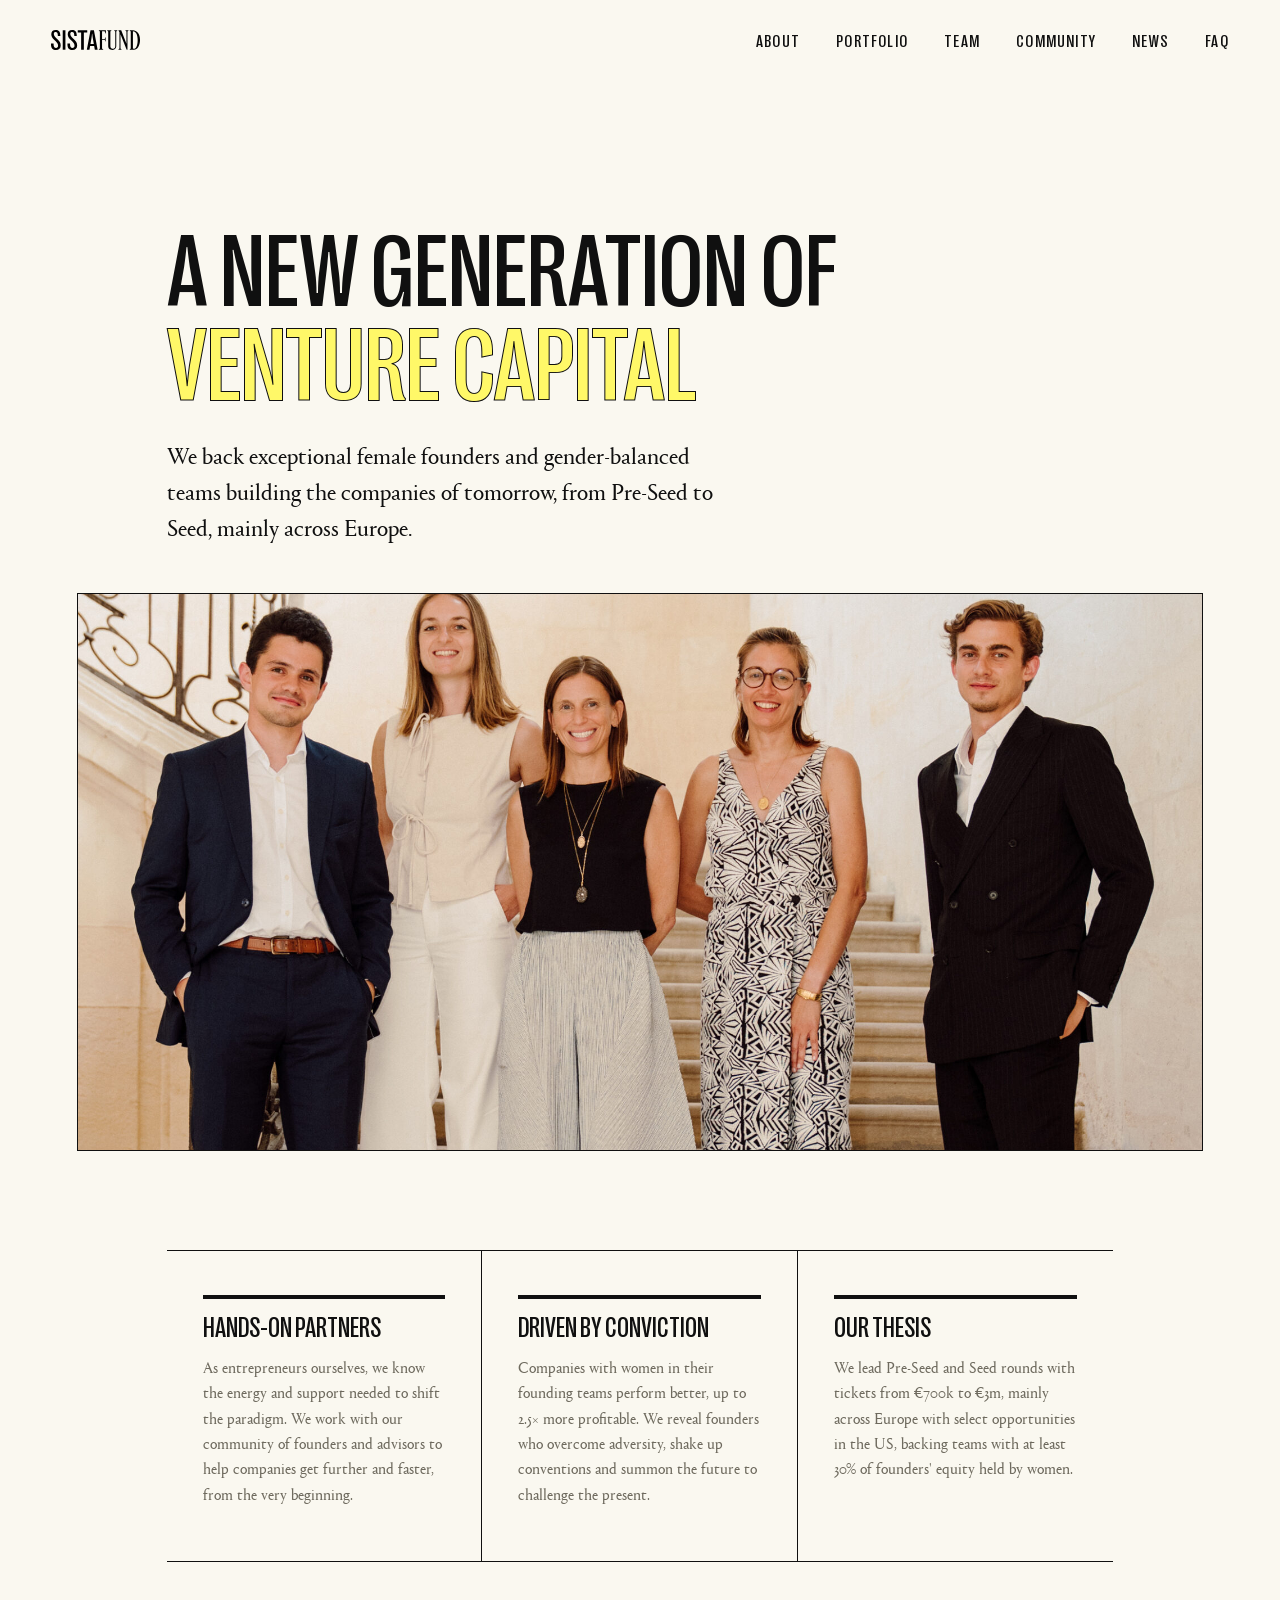
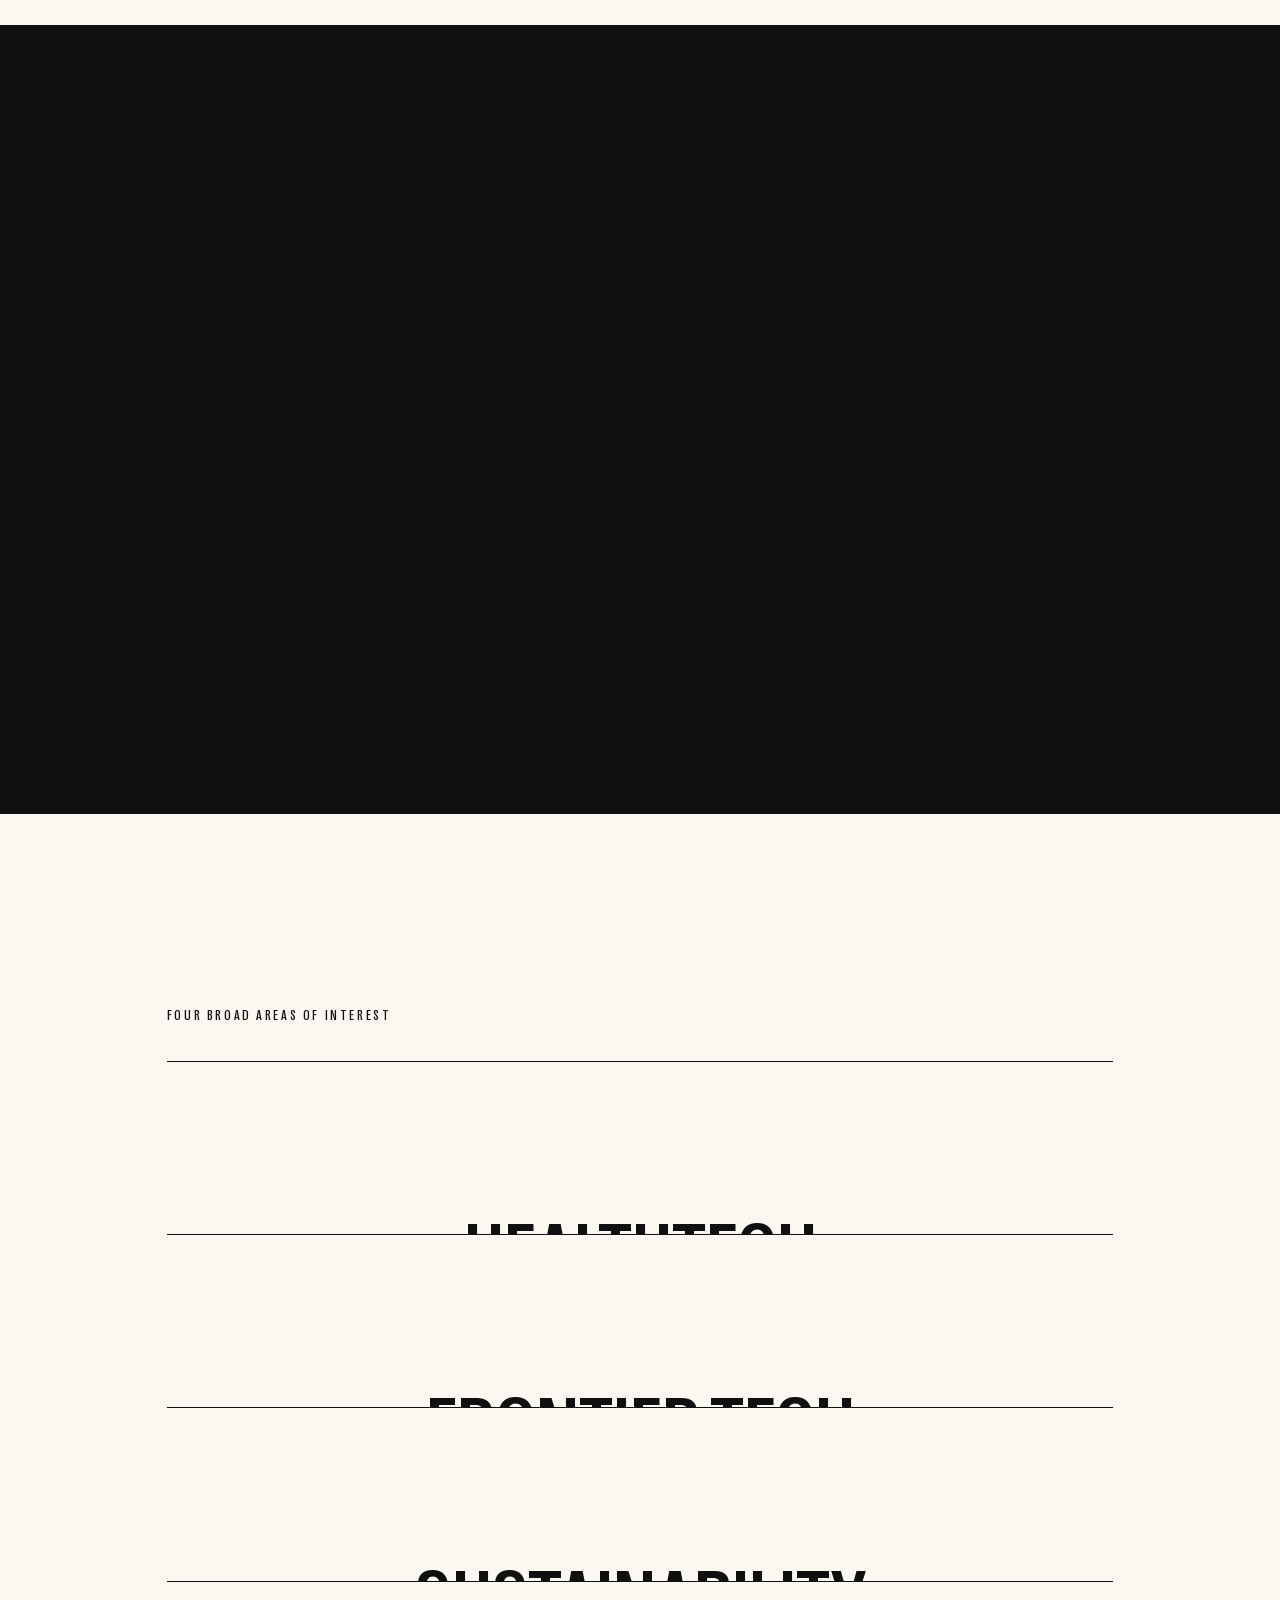
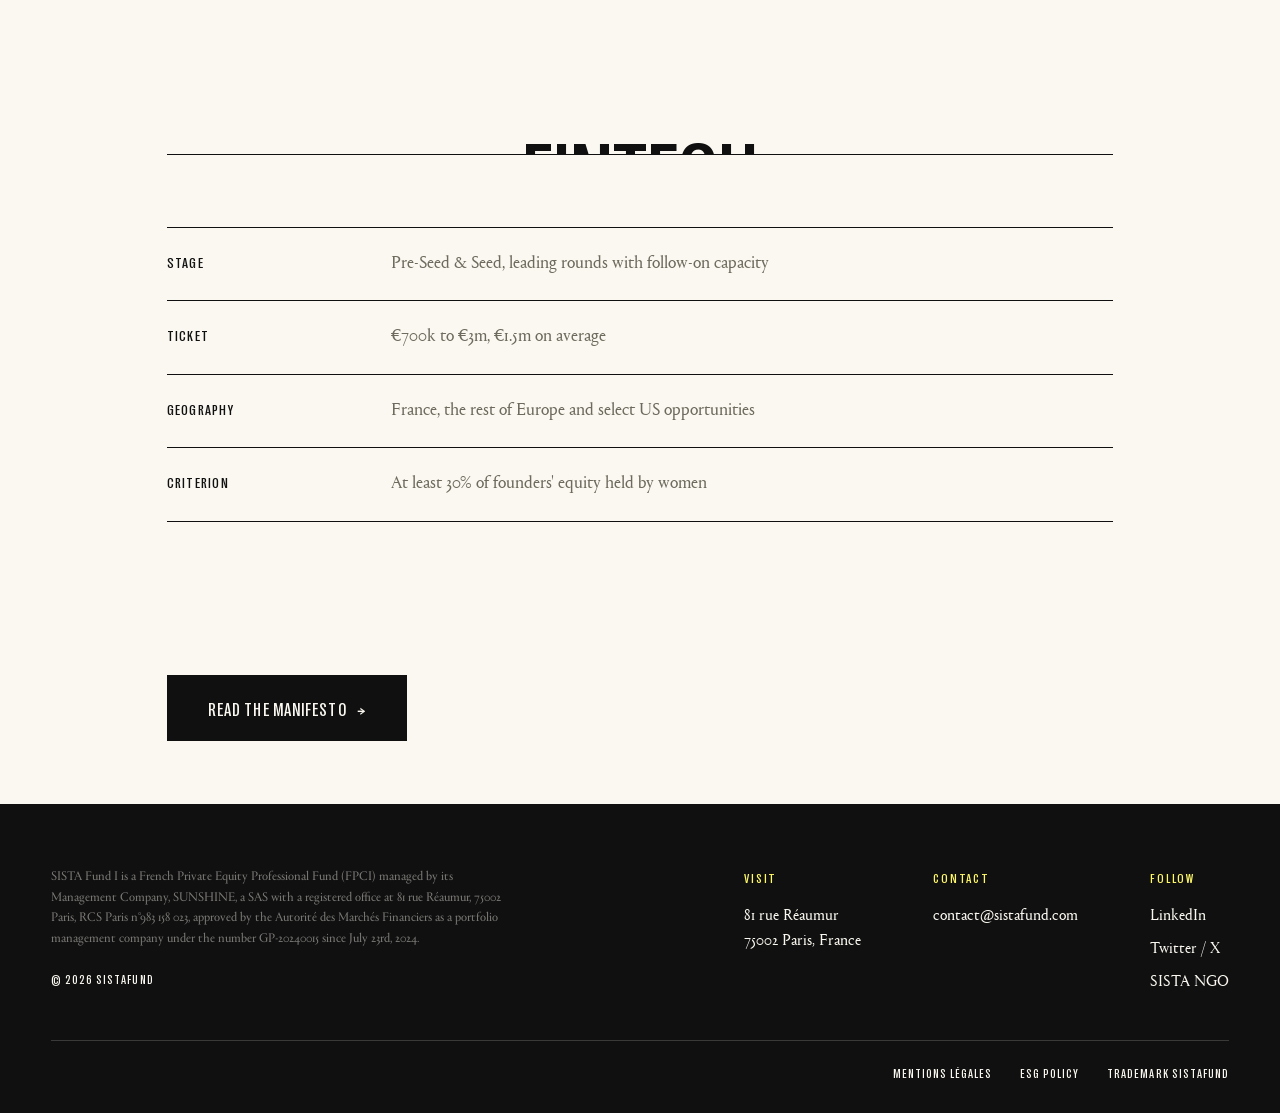
==== about.html @ ecc9d7a2 "About & Manifesto become full dedicated pages; nav reordered (News before FAQ) + FAQ moved after New" ====
<!DOCTYPE html>
<html lang="en">
<head>
<meta charset="UTF-8">
<meta name="viewport" content="width=device-width, initial-scale=1.0">
<title>SISTAFUND | About</title>
<meta name="description" content="SISTAFUND is a new generation venture capital fund backing exceptional female founders and gender-balanced teams across Europe, from Pre-Seed to Seed.">
<link rel="icon" href="data:image/svg+xml,<svg xmlns='http://www.w3.org/2000/svg' viewBox='0 0 100 100'><rect width='100' height='100' fill='%23FFF868'/><text x='50' y='76' font-size='72' font-family='Georgia,serif' text-anchor='middle' fill='%23101010'>S</text></svg>">
<link rel="stylesheet" href="style.css?v=19">
</head>
<body class="loaded nav-ready">

<!-- ======== NAV ======== -->
<header class="nav" id="nav">
  <a href="index.html" class="nav-logo"><img src="img/logo.svg" alt="SISTAFUND"></a>
  <nav class="nav-links">
    <a href="about.html">About</a>
    <a href="portfolio.html">Portfolio</a>
    <a href="team.html">Team</a>
    <a href="community.html">Community</a>
    <a href="news.html">News</a>
    <a href="index.html#faq">FAQ</a>
  </nav>
  <button class="burger" id="burger" aria-label="Menu"><span></span><span></span></button>
</header>

<div class="mobile-menu" id="mobileMenu">
  <a href="about.html">About</a>
  <a href="portfolio.html">Portfolio</a>
  <a href="team.html">Team</a>
  <a href="community.html">Community</a>
  <a href="news.html">News</a>
  <a href="index.html#faq">FAQ</a>
</div>

<main class="page">
  <header class="doc-hero">
    <h1 class="doc-title">A new generation of <span class="yw">venture capital</span></h1>
    <p class="doc-lead">We back exceptional female founders and gender-balanced teams building the companies of tomorrow, from Pre-Seed to Seed, mainly across Europe.</p>
  </header>

  <figure class="doc-photo">
    <img src="img/hero.jpg" alt="The SISTAFUND community gathered in Paris">
  </figure>

  <section class="doc-body">
    <div class="about-grid">
      <div class="about-col">
        <h3 class="about-col-title">Hands-on partners</h3>
        <p>As entrepreneurs ourselves, we know the energy and support needed to shift the paradigm. We work with our community of founders and advisors to help companies get further and faster, from the very beginning.</p>
      </div>
      <div class="about-col">
        <h3 class="about-col-title">Driven by conviction</h3>
        <p>Companies with women in their founding teams perform better, up to 2.5× more profitable. We reveal founders who overcome adversity, shake up conventions and summon the future to challenge the present.</p>
      </div>
      <div class="about-col">
        <h3 class="about-col-title">Our thesis</h3>
        <p>We lead Pre-Seed and Seed rounds with tickets from €700k to €3m, mainly across Europe with select opportunities in the US, backing teams with at least 30% of founders' equity held by women.</p>
      </div>
    </div>
  </section>

  <section class="stats">
    <div class="stat-cell">
      <span class="stat-num">€70m</span>
      <span class="stat-label">under management, deployed across France &amp; Europe</span>
    </div>
    <div class="stat-cell">
      <span class="stat-num">15</span>
      <span class="stat-label">portfolio companies, and counting</span>
    </div>
    <div class="stat-cell">
      <span class="stat-num">€1.5m</span>
      <span class="stat-label">average first ticket, from €700k to €3m</span>
    </div>
    <div class="stat-cell">
      <span class="stat-num">Pre-Seed &amp; Seed</span>
      <span class="stat-label">we support early-stage startups and follow on as they grow</span>
    </div>
  </section>

  <section class="doc-body">
    <div class="sectors">
      <p class="sectors-kicker">Four broad areas of interest</p>
      <div class="sector"><span>HealthTech</span></div>
      <div class="sector"><span>Frontier Tech</span></div>
      <div class="sector"><span>Sustainability</span></div>
      <div class="sector"><span>Fintech</span></div>
    </div>

    <div class="doc-facts">
      <div class="doc-fact"><span class="doc-fact-k">Stage</span><span class="doc-fact-v">Pre-Seed &amp; Seed, leading rounds with follow-on capacity</span></div>
      <div class="doc-fact"><span class="doc-fact-k">Ticket</span><span class="doc-fact-v">€700k to €3m, €1.5m on average</span></div>
      <div class="doc-fact"><span class="doc-fact-k">Geography</span><span class="doc-fact-v">France, the rest of Europe and select US opportunities</span></div>
      <div class="doc-fact"><span class="doc-fact-k">Criterion</span><span class="doc-fact-v">At least 30% of founders' equity held by women</span></div>
    </div>

    <div class="doc-cta">
      <a class="btn btn-big" href="manifesto.html">Read the manifesto <span class="btn-arrow">→</span></a>
    </div>
  </section>
</main>

<!-- ======== FOOTER ======== -->
<footer class="footer">
  <div class="footer-top">
    <div class="footer-legal-block">
      <p class="footer-legal">SISTA Fund I is a French Private Equity Professional Fund (FPCI) managed by its Management Company, SUNSHINE, a SAS with a registered office at 81 rue Réaumur, 75002 Paris, RCS Paris n°983 158 023, approved by the Autorité des Marchés Financiers as a portfolio management company under the number GP-20240015 since July 23rd, 2024.</p>
      <span class="footer-copy">© 2026 SISTAFUND</span>
    </div>
    <div class="footer-cols">
      <div class="footer-col">
        <span class="footer-head">Visit</span>
        <p>81 rue Réaumur<br>75002 Paris, France</p>
      </div>
      <div class="footer-col">
        <span class="footer-head">Contact</span>
        <a href="mailto:contact@sistafund.com">contact@sistafund.com</a>
      </div>
      <div class="footer-col">
        <span class="footer-head">Follow</span>
        <a href="https://www.linkedin.com/company/sistafund/" target="_blank" rel="noopener">LinkedIn</a>
        <a href="https://twitter.com/wearesista" target="_blank" rel="noopener">Twitter / X</a>
        <a href="https://www.wearesista.com/" target="_blank" rel="noopener">SISTA NGO</a>
      </div>
    </div>
  </div>
  <div class="footer-bottom">
    <div><a href="https://sistafund.com/mentions-legales/">Mentions légales</a><a href="https://sistafund.com/esg-policy/">ESG Policy</a><span>Trademark SISTAFUND</span></div>
  </div>
</footer>

<script>
  const nav = document.getElementById('nav');
  addEventListener('scroll', () => nav.classList.toggle('scrolled', scrollY > 60), { passive: true });
  const burger = document.getElementById('burger'), mm = document.getElementById('mobileMenu');
  burger.addEventListener('click', () => { burger.classList.toggle('open'); mm.classList.toggle('open'); });
  mm.querySelectorAll('a').forEach(a => a.addEventListener('click', () => { burger.classList.remove('open'); mm.classList.remove('open'); }));
</script>

</body>
</html>
---- style.css ----
/* ============================================================
   SISTAFUND — brand: #FFF868 (yellow) · near-black · warm paper
   Fonts: RightGrotesk Narrow (display) · Portrait (serif) ONLY
   ============================================================ */

@font-face {
  font-family: 'RightGrotesk';
  src: url('fonts/RightGrotesk-NarrowMedium.woff2') format('woff2');
  font-weight: normal;
  font-display: swap;
}
@font-face {
  font-family: 'Portrait';
  src: url('fonts/Portrait2.woff2') format('woff2');
  font-weight: normal;
  font-display: swap;
}

:root {
  --yellow: #FFF868;
  --ink: #101010;
  --paper: #FAF8F0;
  --grey: #6e6a5e;
  --line: rgba(16, 16, 16, .14);
  --line-light: rgba(250, 248, 240, .18);
  --display: 'RightGrotesk', 'Arial Narrow', sans-serif;
  --serif: 'Portrait', Georgia, serif;
  --ease: cubic-bezier(.22, 1, .36, 1);
}

* { margin: 0; padding: 0; box-sizing: border-box; }

html { scroll-behavior: smooth; }

body {
  font-family: var(--serif);
  background: var(--paper);
  color: var(--ink);
  -webkit-font-smoothing: antialiased;
  overflow-x: hidden;
  line-height: 1.55;
}
body.locked { overflow: hidden; }
body.locked .nav { visibility: hidden; }

::selection { background: var(--ink); color: var(--yellow); }

img { max-width: 100%; display: block; }
a { color: inherit; text-decoration: none; }
button { font: inherit; color: inherit; background: none; border: none; cursor: pointer; }
h1, h2, h3 { font-family: var(--display); font-weight: normal; text-transform: uppercase; line-height: .92; }

em { font-style: normal; }

/* yellow marker highlight */
.hl {
  position: relative; z-index: 1; white-space: nowrap;
}
.hl::after {
  content: ''; position: absolute; z-index: -1;
  left: -0.08em; right: -0.08em; bottom: 0.02em; height: 0.48em;
  background: var(--yellow);
  transform: skewX(-8deg) scaleX(0); transform-origin: left;
  transition: transform .7s var(--ease) .2s;
}
.in-view .hl::after, .overlay.open .hl::after { transform: skewX(-8deg) scaleX(1); }

/* word set directly in brand yellow (thin ink stroke keeps it readable on light bg) */
.yw {
  color: var(--yellow);
  -webkit-text-stroke: 2px var(--ink);
  paint-order: stroke fill;
}
.community .yw { -webkit-text-stroke: 0; }

/* ============ Intro (logo on yellow) ============ */
.intro {
  position: fixed; inset: 0; z-index: 300;
  background: var(--yellow);
  display: flex; align-items: center; justify-content: center;
  transform-origin: center 46%;
  transition: opacity .9s ease, transform 1.05s var(--ease);
  will-change: transform, opacity;
}
/* on exit the whole screen rushes toward the viewer — you fall into the hero */
.intro.done { opacity: 0; transform: scale(4.2); pointer-events: none; }
.intro-inner { text-align: center; padding: 0 6vw; }
.intro-logo img {
  width: min(72vw, 680px); margin: 0 auto;
  clip-path: inset(-5% 100% -5% 0);
  animation: introWipe 1.1s var(--ease) .2s forwards;
  will-change: transform, clip-path;
}
.intro-line {
  margin-top: 28px;
  font-family: var(--display); text-transform: uppercase;
  letter-spacing: .16em; font-size: .95rem;
  opacity: 0; animation: introFade .8s ease 1s forwards;
  transition: opacity .3s;
}
.intro.done .intro-line { opacity: 0 !important; animation: none; }
@keyframes introWipe { to { clip-path: inset(-5% 0 -5% 0); } }
@keyframes introFade { to { opacity: 1; } }


/* ============ Nav ============ */
.nav {
  position: fixed; top: 0; left: 0; right: 0; z-index: 100;
  display: flex; align-items: center; justify-content: space-between;
  padding: 22px 4vw;
  transition: transform .5s var(--ease), background .3s, padding .3s, box-shadow .3s;
}
.nav.scrolled {
  background: rgba(250, 248, 240, .88);
  backdrop-filter: blur(14px);
  -webkit-backdrop-filter: blur(14px);
  padding: 13px 4vw;
  box-shadow: 0 1.5px 0 var(--ink);
}
.nav-logo img { height: 20px; width: auto; }
.nav-links { display: flex; gap: 36px; }
.nav-links a {
  font-family: var(--display); text-transform: uppercase;
  font-size: 1.1rem; letter-spacing: .07em;
  position: relative; padding: 4px 0;
}
.nav-links a::after {
  content: ''; position: absolute; left: 0; bottom: 2px;
  width: 100%; height: .45em; background: var(--yellow);
  z-index: -1;
  transform: skewX(-8deg) scaleX(0); transform-origin: right;
  transition: transform .35s var(--ease);
}
.nav-links a:hover::after { transform: skewX(-8deg) scaleX(1); transform-origin: left; }

.btn {
  font-family: var(--display); text-transform: uppercase;
  font-size: .92rem; letter-spacing: .06em;
  display: inline-flex; align-items: center; gap: 10px;
  padding: 12px 26px;
  border: 1.5px solid var(--ink); border-radius: 0;
  background: transparent;
  transition: background .25s, color .25s, box-shadow .25s, transform .25s;
}
.btn-arrow { transition: transform .3s var(--ease); }
.btn:hover .btn-arrow { transform: translateX(5px); }
.nav-cta { background: var(--ink); color: var(--paper); }
.nav-cta:hover { background: var(--yellow); color: var(--ink); box-shadow: 4px 4px 0 var(--ink); transform: translate(-2px, -2px); }
.btn-big {
  font-size: 1.15rem; padding: 18px 40px; margin: 10vh 0 0;
  background: var(--ink); color: var(--paper);
}
.btn-big:hover { background: var(--yellow); color: var(--ink); box-shadow: 6px 6px 0 var(--ink); transform: translate(-3px, -3px); }
.btn-light { border-color: var(--paper); color: var(--paper); margin-top: 28px; }
.btn-light:hover { background: var(--yellow); border-color: var(--yellow); color: var(--ink); }

.burger { display: none; }
.mobile-menu { display: none; }

/* ============ Hero (yellow, split-flap board) ============ */
/* tall wrapper: its scroll length drives the hero animation */
.hero-pin { position: relative; height: 200vh; }
.hero {
  position: sticky; top: 0;
  background: var(--yellow);
  height: 100vh; overflow: hidden;
}

/* full-screen statements — scroll decrypts each one, left-aligned like a terminal poster */
.hero-stack {
  position: absolute; inset: 0;
  display: grid; align-items: center; justify-items: start;
  padding: 0 4vw;
}
.hstmt {
  grid-area: 1 / 1;
  position: relative; margin: 0;
  text-align: left;
  font-family: var(--display); text-transform: uppercase;
  font-weight: normal; line-height: .94;
  font-size: clamp(2.6rem, 9vw, 9.4rem);
  pointer-events: none;
}
/* each line is a mask; its inner slab slides up from behind as you scroll */
.hstmt > span { display: block; white-space: nowrap; }
.hstmt .hmask { display: block; overflow: hidden; padding-bottom: .02em; }
.hstmt .hln { display: block; font-style: normal; transform: translateY(102%); will-change: transform; }

/* discreet scroll cue: a thin line drawing downward, fades out as you scroll */
.hero-cue {
  position: absolute; left: 50%; bottom: 4vh;
  width: 2px; height: 9vh;
  transform: translateX(-50%);
  opacity: 0; transition: opacity .6s ease;
}
body.loaded .hero-cue { opacity: 1; }
.hero.scrolled-past .hero-cue { opacity: 0; }
.hero-cue span {
  display: block; width: 100%; height: 100%;
  background: var(--ink);
  transform-origin: top;
  animation: cue 2s var(--ease) infinite;
}
@keyframes cue {
  0% { transform: scaleY(0); opacity: 1; }
  55% { transform: scaleY(1); opacity: 1; }
  100% { transform: scaleY(1); opacity: 0; }
}

/* ============ Section commons ============ */
main section[id] { scroll-margin-top: 60px; }
.sec-head { padding: 0 0 8vh; position: relative; }
.sec-head::before {
  content: ''; display: block; height: 4px; background: var(--ink);
  margin-bottom: 7vh;
  transform: scaleX(0); transform-origin: left;
  transition: transform 1.1s var(--ease);
}
.sec-head.in-view::before { transform: scaleX(1); }
.sec-head h2 {
  font-size: clamp(2.8rem, 7vw, 6.4rem);
  overflow: hidden;
}
.sec-head h2 > span.rl {
  display: block;
  transform: translateY(110%);
  transition: transform .9s var(--ease);
}
.sec-head.in-view h2 > span.rl { transform: translateY(0); }
.sec-head.in-view h2 > span.rl:nth-child(2) { transition-delay: .1s; }
.sec-sub { max-width: 560px; margin-top: 26px; font-size: 1.12rem; color: var(--grey); }

/* ============ About ============ */
.about { padding: 20vh 4vw 16vh; }
.about-head { max-width: 1250px; }
.about-intro {
  font-family: var(--display); text-transform: uppercase;
  font-size: clamp(1.9rem, 4.6vw, 4rem); line-height: 1.04;
}
/* word-by-word masked rise, triggered once when the block enters view */
.about-intro .wm { display: inline-block; overflow: hidden; vertical-align: bottom; }
.about-intro .wi {
  display: inline-block;
  transform: translateY(115%);
  transition: transform .8s var(--ease);
}
.about-head.in-view .about-intro .wi { transform: translateY(0); }

/* full-bleed group photo: fills the entire viewport */
.about-photo { margin: 10vh -4vw; }
.about-photo-frame {
  overflow: hidden;
  height: 100vh;
  clip-path: inset(12% 6% 12% 6%);
  transition: clip-path 1.2s var(--ease);
}
.about-photo.in-view .about-photo-frame { clip-path: inset(0 0 0 0); }
.about-photo-frame img {
  width: 100%; height: 116%; object-fit: cover; object-position: center 30%;
  will-change: transform;
}

.about-grid {
  display: grid; grid-template-columns: repeat(3, 1fr); gap: 0;
  border-top: 1.5px solid var(--ink); border-bottom: 1.5px solid var(--ink);
}
.about-col { padding: 44px 36px 52px; border-right: 1.5px solid var(--ink); transition: background .35s; }
.about-col:last-child { border-right: none; }
.about-col:hover { background: var(--yellow); }
.about-col-title { font-size: 1.75rem; margin-bottom: 18px; padding-top: 14px; border-top: 4px solid var(--ink); }
.about-col p { color: var(--grey); font-size: 1.02rem; }
.about-col:hover p { color: var(--ink); }

.sectors { margin-top: 14vh; }
.sectors-kicker {
  font-family: var(--display); text-transform: uppercase;
  font-size: .9rem; letter-spacing: .18em;
  margin-bottom: 4vh;
}
.sector {
  border-top: 1.5px solid var(--ink);
  padding: 4.5vh 0;
  text-align: center;
  cursor: default; overflow: hidden;
  transition: background .35s, color .35s;
}
.sector:last-child { border-bottom: 1.5px solid var(--ink); }
.sector > span {
  display: block;
  font-family: var(--display); text-transform: uppercase;
  font-size: clamp(2.6rem, 7.5vw, 6.8rem); line-height: .95;
  transform: translateY(110%);
  transition: transform .8s var(--ease), letter-spacing .4s var(--ease);
}
.sector.in-view > span { transform: translateY(0); }
.sector:hover { background: var(--ink); color: var(--yellow); }
.sector:hover > span { letter-spacing: .04em; }

/* ============ Stats (black) ============ */
.stats {
  background: var(--ink); color: var(--paper);
  padding: 14vh 4vw;
  display: grid; grid-template-columns: 1fr 1fr;
}
.stat-cell {
  padding: 6vh 4vw;
  display: flex; flex-direction: column; gap: 14px;
  border-bottom: 1px solid var(--line-light);
  opacity: 0; transform: translateY(30px);
  transition: opacity .8s var(--ease), transform .8s var(--ease);
}
.stat-cell:nth-child(odd) { border-right: 1px solid var(--line-light); }
.stat-cell:nth-child(n+3) { border-bottom: none; }
.stat-cell.in-view { opacity: 1; transform: translateY(0); }
.stat-num {
  font-family: var(--display); text-transform: uppercase;
  font-size: clamp(3.2rem, 7.5vw, 7rem); line-height: .9;
  color: var(--yellow);
}
.stat-label {
  font-size: clamp(1rem, 1.5vw, 1.25rem);
  color: rgba(250, 248, 240, .7);
  max-width: 380px;
}

/* ============ Portfolio ============ */
.portfolio { padding: 20vh 4vw 4vh; }
.pf-rows { padding: 2vh 0 6vh; overflow: hidden; }
.pf-all-cta { text-align: center; padding: 8vh 0 16vh; }
.pf-all-cta .btn-big { margin: 0; }
.pf-row { margin-bottom: 26px; }
.pf-track {
  display: flex; gap: 26px; width: max-content;
  will-change: transform;
  padding: 8px 0;
}
.pf-card {
  display: flex; flex-direction: column; align-items: flex-start;
  width: clamp(240px, 24vw, 320px);
  border: 1.5px solid var(--ink); background: #fff;
  padding: 0; text-align: left;
  transition: transform .35s var(--ease), box-shadow .35s;
}
.pf-card:hover { transform: translateY(-6px); box-shadow: 7px 7px 0 var(--yellow), 8.5px 8.5px 0 var(--ink); }
.pf-logo {
  width: 100%; height: 130px;
  display: flex; align-items: center; justify-content: center;
  border-bottom: 1.5px solid var(--ink); padding: 20px;
}
.pf-logo img { max-height: 62px; max-width: 62%; object-fit: contain; }
.pf-name {
  font-family: var(--display); text-transform: uppercase;
  font-size: 1.35rem; line-height: 1; padding: 18px 18px 6px;
}
.pf-sector { color: var(--grey); font-size: .9rem; padding: 0 18px 18px; }

/* ============ Team ============ */
.team { padding: 20vh 4vw 18vh; }

/* home: Index-style intro — text + link left, auto-advancing portrait carousel right */
.team-intro {
  display: grid; grid-template-columns: 1.05fr 1fr; gap: 6vw;
  align-items: center; max-width: 1260px; margin: 0 auto;
}
.team-intro-text .sec-head { padding-bottom: 3vh; }
.team-intro-sub {
  font-family: var(--serif); font-size: 1.3rem; line-height: 1.5;
  color: var(--ink); max-width: 34ch; margin: 0 0 5vh;
}
.team-intro-link {
  font-family: var(--display); text-transform: uppercase; letter-spacing: .05em;
  font-size: 1.1rem; display: inline-flex; align-items: center; gap: 12px;
  padding-bottom: 7px; border-bottom: 2px solid var(--ink);
}
.team-slider { cursor: pointer; }
.team-stage { position: relative; overflow: hidden; }
/* horizontal filmstrip: active portrait large, next one peeking on the right */
.team-track { display: flex; gap: 18px; will-change: transform; transition: transform .85s var(--ease); }
.team-slide {
  position: relative; flex: 0 0 80%; aspect-ratio: 4 / 4.4; overflow: hidden;
  border: 1.5px solid var(--ink); background: var(--yellow);
}
.team-slide img {
  width: 100%; height: 100%; object-fit: cover; object-position: center 14%;
  filter: grayscale(1) contrast(1.05);
}
.team-slider-foot {
  display: flex; justify-content: space-between; align-items: baseline;
  gap: 16px; margin-top: 16px;
}
.team-slide-cap { font-family: var(--serif); font-size: 1rem; color: var(--ink); }
.team-slide-count {
  font-family: var(--display); font-size: .95rem; letter-spacing: .12em;
  color: var(--grey); flex-shrink: 0;
}
.team-slide-count b { color: var(--ink); font-weight: normal; }

/* dedicated team.html: classic grid, modest cards */
.team-grid {
  display: grid; grid-template-columns: repeat(3, 1fr); gap: 28px;
  max-width: 1060px;
}
.member { opacity: 0; transform: translateY(36px); transition: opacity .8s var(--ease), transform .8s var(--ease); }
.member.in-view { opacity: 1; transform: translateY(0); }
.member-photo {
  position: relative; overflow: hidden;
  aspect-ratio: 4 / 4.7; border: 1.5px solid var(--ink);
  background: var(--yellow);
  clip-path: inset(0 0 100% 0);
  transition: clip-path 1.05s var(--ease) .08s;
}
.member.in-view .member-photo { clip-path: inset(0 0 0 0); }
.member-photo img {
  width: 100%; height: 118%; object-fit: cover; object-position: center 16%;
  filter: grayscale(1) contrast(1.05);
  transform: translateY(var(--py, -8%)) scale(var(--sc, 1));
  transition: transform .28s var(--ease);
}
.member:hover .member-photo img { --sc: 1.05; }
.member-bio {
  position: absolute; inset: 0;
  background: rgba(16, 16, 16, .9); color: var(--paper);
  padding: 26px; display: flex; flex-direction: column; justify-content: flex-end; gap: 14px;
  opacity: 0; transition: opacity .4s;
  font-size: .92rem; line-height: 1.5;
}
.member:hover .member-bio { opacity: 1; }
.member-fun { color: var(--yellow); font-size: .85rem; }
.member h3 { font-size: 1.3rem; margin: 14px 0 2px; }
.member-role { color: var(--grey); font-size: .9rem; }

/* ============ Community (orbit, black, scroll-held) ============ */
/* tall wrapper keeps you inside the community while the orbit builds and turns */
.comm-pin { position: relative; height: 320vh; }
.comm-pin .community { position: sticky; top: 0; height: 100vh; }
.community {
  background: var(--ink); color: var(--paper);
  overflow: hidden;
}
.orbit {
  position: relative;
  height: 100vh;
  display: flex; align-items: center; justify-content: center;
  padding: 8vh 4vw;
}
.orbit-ring { position: absolute; left: 50%; top: 50%; width: 0; height: 0; }
.orbit-item {
  position: absolute; left: 0; top: 0;
  width: var(--size, 96px);
  margin: calc(var(--size, 96px) / -2) 0 0 calc(var(--size, 96px) / -2);
  display: flex; flex-direction: column; align-items: center; gap: 8px;
  will-change: transform, opacity;
}
.orbit-photo {
  display: block; width: var(--size, 96px); height: var(--size, 96px);
  border-radius: 50%; overflow: hidden;
  border: 1.5px solid var(--yellow);
}
.orbit-photo img {
  width: 100%; height: 100%; object-fit: cover; object-position: center 22%;
  filter: grayscale(1) contrast(1.05);
}
/* the company each investor stands for, right under the portrait */
.orbit-org {
  font-family: var(--display); text-transform: uppercase;
  font-size: .72rem; letter-spacing: .1em;
  color: var(--paper); white-space: nowrap;
}
.orbit-center {
  position: relative; z-index: 2; text-align: center; max-width: 560px;
  padding: 7vh 5vw;
  background: radial-gradient(closest-side, var(--ink) 55%, rgba(16, 16, 16, .85) 72%, transparent 100%);
}
.orbit-center h2 { font-size: clamp(2.6rem, 6vw, 5.4rem); margin-bottom: 22px; }
.orbit-center p { color: rgba(250, 248, 240, .7); font-size: 1.05rem; max-width: 400px; margin: 0 auto; }

/* ============ FAQ ============ */
.faq { padding: 20vh 4vw 16vh; }
.faq-list { border-top: 1.5px solid var(--ink); max-width: 1100px; }
.faq-item { border-bottom: 1.5px solid var(--ink); }
.faq-item summary {
  list-style: none; cursor: pointer;
  display: flex; align-items: center; justify-content: space-between; gap: 20px;
  font-family: var(--display); text-transform: uppercase;
  font-size: clamp(1.2rem, 2.6vw, 2rem); line-height: 1.05;
  padding: 26px 6px;
  transition: background .3s, padding .3s;
}
.faq-item summary::-webkit-details-marker { display: none; }
.faq-item summary:hover { background: var(--yellow); padding-left: 20px; }
.faq-x {
  font-size: 1.1em; transition: transform .45s var(--ease); flex-shrink: 0;
}
.faq-item[open] .faq-x { transform: rotate(45deg); }
.faq-item p {
  padding: 0 6px 30px; max-width: 760px;
  color: var(--grey); font-size: 1.05rem;
}
/* extra questions stay folded until "Show all"; height animates via grid-rows */
.faq-more { display: grid; grid-template-rows: 0fr; transition: grid-template-rows .55s var(--ease); }
.faq-more.open { grid-template-rows: 1fr; }
.faq-more-inner { overflow: hidden; min-height: 0; }
.faq-toggle {
  display: flex; align-items: center; justify-content: space-between; gap: 20px;
  width: 100%; max-width: 1100px;
  font-family: var(--display); text-transform: uppercase;
  font-size: clamp(1rem, 2vw, 1.3rem); letter-spacing: .04em;
  padding: 24px 6px; color: var(--ink);
  border-bottom: 1.5px solid var(--ink);
  transition: background .3s, padding .3s;
}
.faq-toggle:hover { background: var(--yellow); padding-left: 20px; }
.faq-toggle-x { font-size: 1.3em; transition: transform .45s var(--ease); flex-shrink: 0; }
.faq-toggle.open .faq-toggle-x { transform: rotate(45deg); }

/* ============ News ============ */
.news { padding: 12vh 4vw 18vh; }
.news-grid { display: grid; grid-template-columns: repeat(3, 1fr); gap: 30px; }
.news-card { display: flex; flex-direction: column; opacity: 0; transform: translateY(36px); transition: opacity .8s var(--ease), transform .8s var(--ease); }
.news-card.in-view { opacity: 1; transform: translateY(0); }
.news-img {
  overflow: hidden; aspect-ratio: 16 / 11;
  border: 1.5px solid var(--ink); margin-bottom: 20px;
  clip-path: inset(0 0 100% 0);
  transition: clip-path 1.05s var(--ease) .08s;
}
.news-card.in-view .news-img { clip-path: inset(0 0 0 0); }
.news-img img {
  width: 100%; height: 118%; object-fit: cover; object-position: center 22%;
  filter: grayscale(1);
  transform: translateY(var(--py, -8%)) scale(var(--sc, 1));
  transition: transform .28s var(--ease), filter .6s;
}
.news-card:hover .news-img img { --sc: 1.05; filter: grayscale(0); }
.news-date {
  font-family: var(--display); text-transform: uppercase; font-size: .8rem;
  letter-spacing: .12em; color: var(--grey); margin-bottom: 10px;
}
.news-card h3 { font-size: 1.5rem; line-height: 1.05; flex: 1; }
.news-more { margin-top: 16px; transition: transform .3s var(--ease); }
.news-card:hover .news-more { transform: translateX(8px); }

/* ============ CTA (yellow) ============ */
.cta {
  position: relative;
  background: var(--yellow);
  min-height: 96vh;
  display: flex; flex-direction: column; align-items: center; justify-content: center;
  text-align: center; padding: 12vh 4vw calc(23vw + 4vh);
  overflow: hidden;
  border-top: 1.5px solid var(--ink);
}
.cta-brand {
  position: absolute; left: 50%; bottom: -1.5vw;
  transform: translateX(-50%);
  width: 97vw; line-height: 0;
  pointer-events: none;
}
.cta-brand img { width: 100%; }
.cta-title { position: relative; font-size: clamp(3rem, 9vw, 8.6rem); }
.cta-title .line { display: block; overflow: hidden; }
.cta-title .line > span {
  display: inline-block; transform: translateY(110%);
  transition: transform .9s var(--ease);
}
.cta.in-view .cta-title .line:nth-child(1) > span { transform: translateY(0); transition-delay: .05s; }
.cta.in-view .cta-title .line:nth-child(2) > span { transform: translateY(0); transition-delay: .15s; }
.cta.in-view .cta-title .line:nth-child(3) > span { transform: translateY(0); transition-delay: .25s; }
.cta-btn {
  position: relative;
  display: inline-flex; align-items: center; gap: 16px;
  font-family: var(--display); text-transform: uppercase;
  font-size: clamp(1.2rem, 2.8vw, 2.2rem); letter-spacing: .02em;
  margin-top: 7vh; padding: 20px 46px;
  background: var(--ink); color: var(--yellow);
  border: 1.5px solid var(--ink);
  transition: background .3s, color .3s, box-shadow .3s, transform .3s;
}
.cta-btn:hover { background: var(--paper); color: var(--ink); box-shadow: 8px 8px 0 var(--ink); transform: translate(-4px, -4px); }
.cta-btn span { transition: transform .3s var(--ease); }
.cta-btn:hover span { transform: translateX(8px); }

/* ============ Footer ============ */
.footer { background: var(--ink); color: var(--paper); padding: 7vh 4vw 30px; }
.footer-top {
  display: flex; justify-content: space-between; align-items: flex-start;
  gap: 8vw; flex-wrap: wrap; margin-bottom: 5vh;
}
.footer-legal-block { display: flex; flex-direction: column; gap: 20px; max-width: 460px; }
.footer-cols { display: flex; gap: 72px; flex-wrap: wrap; }
.footer-col { display: flex; flex-direction: column; gap: 8px; }
.footer-head {
  font-family: var(--display); text-transform: uppercase;
  letter-spacing: .14em; font-size: .85rem; color: var(--yellow);
  margin-bottom: 8px;
}
.footer-col a:hover { color: var(--yellow); }
.footer-legal {
  font-size: .8rem; color: rgba(250, 248, 240, .45);
  line-height: 1.6;
}
.footer-copy {
  font-family: var(--display); text-transform: uppercase;
  letter-spacing: .08em; font-size: .8rem;
}
.footer-bottom {
  display: flex; justify-content: flex-end; flex-wrap: wrap; gap: 16px;
  padding-top: 22px; border-top: 1px solid var(--line-light);
  font-family: var(--display); text-transform: uppercase; font-size: .8rem;
  letter-spacing: .08em;
}
.footer-bottom div { display: flex; gap: 28px; }
.footer-bottom a:hover { color: var(--yellow); }

/* ============ Overlays ============ */
.overlay {
  position: fixed; inset: 0; z-index: 250;
  background: var(--ink); color: var(--paper);
  opacity: 0; visibility: hidden;
  transition: opacity .5s var(--ease), visibility .5s;
  display: flex; align-items: center; justify-content: center;
  overflow-y: auto;
}
.overlay.open { opacity: 1; visibility: visible; }
.overlay-close {
  position: fixed; top: 24px; right: 4vw; z-index: 5;
  font-family: var(--display); text-transform: uppercase;
  letter-spacing: .1em; font-size: .95rem;
  color: var(--paper); padding: 10px 20px;
  border: 1.5px solid var(--paper);
  transition: background .25s, color .25s;
}
.overlay-close:hover { background: var(--yellow); border-color: var(--yellow); color: var(--ink); }

.manifesto { padding: 9vh 6vw 6vh; width: 100%; max-width: 1400px; }
.manifesto-body {
  display: grid; grid-template-columns: 1.5fr 1fr;
  gap: 4vw; align-items: center;
}
.manifesto-photo {
  overflow: hidden; border: 1.5px solid var(--paper);
  height: min(66vh, 520px);
}
.manifesto-photo img {
  width: 100%; height: 100%; object-fit: cover;
  transform: scale(1.06);
  transition: transform 1.4s var(--ease) .5s;
}
.overlay.open .manifesto-photo img { transform: scale(1); }
.manifesto-kicker {
  font-family: var(--display); text-transform: uppercase;
  letter-spacing: .18em; font-size: .9rem; color: var(--yellow);
  display: block; margin-bottom: 4vh;
}
.manifesto-list { list-style: none; }
.manifesto-list li {
  border-bottom: 1px solid var(--line-light);
  padding: 2.6vh 0;
  overflow: hidden;
}
.manifesto-list li > span {
  font-family: var(--display); text-transform: uppercase;
  font-size: clamp(1.2rem, 2.7vw, 2.4rem); line-height: 1;
  display: inline-block;
  transform: translateY(120%); transition: transform .8s var(--ease);
}
.overlay.open .manifesto-list li > span { transform: translateY(0); }
.overlay.open .manifesto-list li:nth-child(1) > span { transition-delay: .10s; }
.overlay.open .manifesto-list li:nth-child(2) > span { transition-delay: .18s; }
.overlay.open .manifesto-list li:nth-child(3) > span { transition-delay: .26s; }
.overlay.open .manifesto-list li:nth-child(4) > span { transition-delay: .34s; }
.overlay.open .manifesto-list li:nth-child(5) > span { transition-delay: .42s; }
.overlay.open .manifesto-list li:nth-child(6) > span { transition-delay: .50s; }
.manifesto .hl { color: var(--ink); margin-left: .18em; }
.manifesto .hl::after { transition-delay: .9s; height: 1.02em; bottom: -0.04em; }

.community-all { padding: 14vh 6vw 10vh; width: 100%; max-width: 1400px; align-self: flex-start; }

/* overlay filters */
.filters { display: flex; flex-wrap: wrap; gap: 12px; margin-bottom: 6vh; }
.filter {
  font-family: var(--display); text-transform: uppercase;
  font-size: .95rem; letter-spacing: .08em;
  padding: 10px 22px;
  border: 1.5px solid var(--paper); color: var(--paper);
  transition: background .25s, color .25s, border-color .25s;
}
.filter:hover { border-color: var(--yellow); color: var(--yellow); }
.filter.active { background: var(--yellow); border-color: var(--yellow); color: var(--ink); }

/* full portfolio grid (overlay) */
.pf-all-grid {
  display: grid; grid-template-columns: repeat(auto-fill, minmax(230px, 1fr));
  gap: 24px;
}
.pf-all-card {
  display: flex; flex-direction: column; align-items: flex-start; text-align: left;
  border: 1.5px solid var(--paper); background: transparent;
  transition: transform .3s var(--ease), border-color .3s;
}
.pf-all-card:hover { transform: translateY(-5px); border-color: var(--yellow); }
.pf-all-card .pf-logo {
  width: 100%; height: 110px; background: #fff;
  border-bottom: 1.5px solid var(--paper);
  display: flex; align-items: center; justify-content: center; padding: 18px;
}
.pf-all-card .pf-logo img { max-height: 52px; max-width: 62%; object-fit: contain; }
.pf-all-card .pf-name { padding: 14px 16px 4px; font-family: var(--display); text-transform: uppercase; font-size: 1.2rem; line-height: 1; }
.pf-all-card .pf-sector { padding: 0 16px 16px; color: rgba(250, 248, 240, .55); font-size: .85rem; }

.lp-institutions { max-width: 640px; }
.lp-institutions p { font-size: 1.25rem; color: rgba(250, 248, 240, .85); }
.lp-grid {
  display: grid; grid-template-columns: repeat(auto-fill, minmax(170px, 1fr));
  gap: 30px 24px;
}
.lp {
  text-align: left;
  opacity: 0; transform: translateY(24px);
  transition: opacity .6s var(--ease), transform .6s var(--ease);
}
.overlay.open .lp { opacity: 1; transform: translateY(0); }
.lp-photo {
  aspect-ratio: 1; overflow: hidden; border: 1.5px solid var(--paper);
  margin-bottom: 12px;
}
.lp-photo img {
  width: 100%; height: 100%; object-fit: cover; object-position: center 20%;
  filter: grayscale(1) contrast(1.05);
  transition: transform .5s var(--ease);
}
.lp:hover .lp-photo img { transform: scale(1.06); }
.lp:hover .lp-photo { border-color: var(--yellow); }
.lp-name { font-family: var(--display); text-transform: uppercase; font-size: 1.05rem; line-height: 1.05; display: block; }
.lp-org { color: rgba(250, 248, 240, .55); font-size: .85rem; }

/* Portfolio modal */
.overlay-modal { background: rgba(16, 16, 16, .55); }
.pf-detail {
  background: var(--paper); color: var(--ink);
  width: min(680px, 92vw);
  border: 1.5px solid var(--ink);
  box-shadow: 12px 12px 0 var(--yellow), 14px 14px 0 var(--ink);
  padding: 0;
  transform: translateY(30px) scale(.97);
  transition: transform .5s var(--ease);
  margin: 12vh 4vw;
}
.overlay.open .pf-detail { transform: translateY(0) scale(1); }
.pf-detail-logo {
  height: 150px; display: flex; align-items: center; justify-content: center;
  border-bottom: 1.5px solid var(--ink); padding: 24px; background: #fff;
}
.pf-detail-logo img { max-height: 76px; max-width: 55%; object-fit: contain; }
.pf-detail-body { padding: 34px 38px 40px; }
.pf-detail-tag {
  font-family: var(--display); text-transform: uppercase; font-size: .78rem;
  letter-spacing: .12em; background: var(--yellow);
  padding: 5px 12px; display: inline-block; margin-bottom: 16px;
  border: 1.5px solid var(--ink);
}
.pf-detail-body h3 { font-size: 2.4rem; margin-bottom: 14px; }
.pf-detail-body > p { color: var(--grey); font-size: 1.1rem; }
.pf-detail-meta {
  margin-top: 26px; padding-top: 18px; border-top: 1.5px solid var(--ink);
  display: flex; justify-content: space-between; gap: 16px; flex-wrap: wrap;
  font-size: .95rem; color: var(--grey);
}

/* ============ Sub-page (team.html) ============ */
.page-hero { padding: 26vh 4vw 6vh; max-width: 1260px; margin: 0 auto; }
.page-hero-slim { padding: 20vh 4vw 5vh; display: flex; flex-direction: column; gap: 22px; }
.page-hero-slim .page-back { margin-top: 0; }
.page-hero-kicker {
  font-family: var(--display); text-transform: uppercase;
  letter-spacing: .16em; font-size: .9rem; color: var(--grey); margin-bottom: 22px;
}
.page-hero-title {
  font-family: var(--display); text-transform: uppercase;
  font-size: clamp(2.6rem, 8vw, 7rem); line-height: .92;
}
.page-hero-title .yw { color: var(--yellow); -webkit-text-stroke: 2px var(--ink); }
.page-hero-sub {
  font-family: var(--serif); font-size: 1.4rem; line-height: 1.5;
  max-width: 70ch; margin-top: 4vh; color: var(--ink);
}
.page-back {
  display: inline-flex; align-items: center; gap: 10px; margin-top: 5vh;
  font-family: var(--display); text-transform: uppercase; letter-spacing: .05em;
  border-bottom: 2px solid var(--ink); padding-bottom: 6px;
}
.team-page-photo { max-width: 1260px; margin: 2vh auto 14vh; padding: 0 4vw; }
.team-page-photo img {
  width: 100%; height: 62vh; object-fit: cover; object-position: center 42%;
  border: 1.5px solid var(--ink);
}
.team-page-grid { max-width: 1260px; margin: 0 auto; padding: 0 4vw 16vh; }
.team-page-grid--top { padding-top: 22vh; }
.team-page-grid .team-grid { max-width: none; }
/* portraits visible by default on the dedicated page (no scroll-reveal gate) */
.team-page-grid .member { opacity: 1; transform: none; }
.team-page-grid .member-photo { clip-path: inset(0 0 0 0); }
.news-all-cta { margin-top: 8vh; }
.news-page-grid { max-width: 1260px; margin: 0 auto; padding: 0 4vw 16vh; }
.news-page-grid .news-grid { grid-template-columns: repeat(3, 1fr); }

/* dark sub-pages (portfolio.html, community.html) reuse the overlay card styling */
body.subpage-dark { background: var(--ink); color: var(--paper); }
body.subpage-dark .nav-logo img { filter: invert(1); }
body.subpage-dark .nav-links a { color: var(--paper); }
body.subpage-dark .nav.scrolled { background: rgba(16, 16, 16, .9); box-shadow: 0 1.5px 0 rgba(250, 248, 240, .25); }
body.subpage-dark .burger span { background: var(--paper); }
body.subpage-dark .page-hero-kicker { color: rgba(250, 248, 240, .6); }
body.subpage-dark .page-back { color: var(--paper); border-color: var(--paper); }
body.subpage-dark .page-hero-title { color: var(--paper); }
body.subpage-dark .page-hero-title .yw { -webkit-text-stroke: 0; }
body.subpage-dark .page-hero-sub { color: rgba(250, 248, 240, .72); }
/* full editorial header for the dedicated dark pages */
.subpage-hero { max-width: 1400px; margin: 0 auto; padding: 22vh 6vw 7vh; display: flex; flex-direction: column; gap: 16px; }
.subpage-hero .page-back { margin: 0 0 10px; }
.subpage-hero .page-hero-title { margin: 4px 0 0; }
.subpage-hero .page-hero-sub { margin: 12px 0 0; max-width: 70ch; }
.subpage-grid { max-width: 1400px; margin: 0 auto; padding: 0 6vw 15vh; }

/* News page: press mosaic of tiles */
.news-mosaic {
  display: grid; grid-template-columns: repeat(auto-fill, minmax(300px, 1fr));
  gap: 20px;
}
.news-tile {
  display: flex; flex-direction: column; overflow: hidden;
  border: 1.5px solid rgba(250, 248, 240, .25);
  transition: transform .3s var(--ease), border-color .3s, background .3s;
}
.news-tile:hover { transform: translateY(-6px); border-color: var(--yellow); background: rgba(250, 248, 240, .04); }
.nt-logo {
  height: 128px; background: #fff; flex-shrink: 0;
  border-bottom: 1.5px solid rgba(250, 248, 240, .25);
  display: flex; align-items: center; justify-content: center; padding: 22px;
}
.nt-logo img { max-height: 54px; max-width: 68%; object-fit: contain; }
.nt-logo--brand img { max-height: 24px; }
.nt-body { display: flex; flex-direction: column; gap: 14px; padding: 22px; flex: 1; }
.nt-top { display: flex; justify-content: space-between; align-items: baseline; gap: 12px; }
.nt-source { font-family: var(--display); text-transform: uppercase; font-size: .78rem; letter-spacing: .1em; color: var(--yellow); }
.nt-date { font-family: var(--display); font-size: .8rem; letter-spacing: .04em; color: rgba(250, 248, 240, .5); flex-shrink: 0; }
.nt-title { font-size: 1.15rem; line-height: 1.32; color: var(--paper); flex: 1; }
.nt-more { font-family: var(--display); text-transform: uppercase; font-size: .78rem; letter-spacing: .08em; color: rgba(250, 248, 240, .55); }
.news-tile:hover .nt-more { color: var(--yellow); }
.page-hero-sub--wide { max-width: none; }

/* ============ Doc pages (about.html, manifesto.html) ============ */
.doc-hero { max-width: 1100px; margin: 0 auto; padding: 24vh 6vw 5vh; }
.doc-title {
  font-family: var(--display); text-transform: uppercase;
  font-size: clamp(2.8rem, 8vw, 6.6rem); line-height: .92; max-width: 16ch;
}
.doc-lead {
  font-family: var(--serif); font-size: 1.5rem; line-height: 1.5;
  max-width: 48ch; margin-top: 4vh; color: var(--ink);
}
.doc-photo { max-width: 1400px; margin: 0 auto 4vh; padding: 0 6vw; }
.doc-photo img { width: 100%; height: 62vh; object-fit: cover; object-position: center 42%; border: 1.5px solid var(--ink); }
.doc-body { max-width: 1100px; margin: 0 auto; padding: 7vh 6vw; }
.doc-cta { margin-top: 7vh; }
/* manifesto statements */
.doc-statements { max-width: 1100px; margin: 0 auto; padding: 4vh 6vw 6vh; }
.m-stmt { padding: 6vh 0; border-top: 1.5px solid var(--ink); }
.m-stmt:first-child { border-top: none; padding-top: 2vh; }
.m-stmt h2 {
  font-family: var(--display); text-transform: uppercase;
  font-size: clamp(1.7rem, 4.2vw, 3.2rem); line-height: 1.02; max-width: 24ch;
}
.m-stmt p { font-family: var(--serif); font-size: 1.2rem; line-height: 1.6; color: var(--grey); max-width: 62ch; margin-top: 22px; }
/* about facts table */
.doc-facts { margin-top: 8vh; border-top: 1.5px solid var(--ink); }
.doc-fact { display: grid; grid-template-columns: 200px 1fr; gap: 24px; padding: 22px 0; border-bottom: 1.5px solid var(--ink); }
.doc-fact-k { font-family: var(--display); text-transform: uppercase; letter-spacing: .08em; font-size: .95rem; }
.doc-fact-v { font-family: var(--serif); font-size: 1.15rem; color: var(--grey); }
@media (max-width: 640px) { .doc-fact { grid-template-columns: 1fr; gap: 6px; } }
/* on the dedicated page LP portraits are visible by default (no scroll-reveal gate) */
.subpage-grid .lp { opacity: 1; transform: none; }

/* ============ Responsive ============ */
@media (max-width: 1024px) {
  .team-grid, .news-grid { grid-template-columns: repeat(2, 1fr); }
  .team-intro { grid-template-columns: 1fr; gap: 6vh; }
  .team-intro-text { order: -1; }
  .team-slide { flex-basis: 86%; aspect-ratio: 4 / 3.8; }
  .team-slide img { object-position: center 20%; }
  .about-grid { grid-template-columns: 1fr; }
  .about-col { border-right: none; border-bottom: 1.5px solid var(--ink); }
  .about-col:last-child { border-bottom: none; }
}
@media (max-width: 720px) {
  .comm-pin { height: auto; }
  .comm-pin .community { position: static; height: auto; }
  .orbit { height: auto; min-height: 80vh; padding: 14vh 4vw; }
  .manifesto-body { grid-template-columns: 1fr; gap: 24px; }
  .manifesto-photo { height: 26vh; }

  .nav-links, .nav .nav-cta { display: none; }
  .burger {
    display: flex; flex-direction: column; gap: 7px;
    padding: 6px; z-index: 260;
  }
  .burger span { width: 30px; height: 2px; background: var(--ink); transition: transform .3s; display: block; }
  .burger.open span:first-child { transform: translateY(4.5px) rotate(45deg); }
  .burger.open span:last-child { transform: translateY(-4.5px) rotate(-45deg); }
  .mobile-menu {
    display: flex; flex-direction: column; gap: 26px;
    position: fixed; inset: 0; z-index: 255;
    background: var(--yellow);
    padding: 110px 8vw;
    font-family: var(--display); text-transform: uppercase; font-size: 2rem;
    transform: translateY(-100%); transition: transform .5s var(--ease);
  }
  .mobile-menu.open { transform: translateY(0); }
  .mobile-menu .btn { align-self: flex-start; font-size: 1.1rem; margin-top: 12px; background: var(--ink); color: var(--yellow); }
  .hero { padding-top: 15vh; }
  .hero-sub { margin-left: 0; }
  .about-photo-frame { height: 48vh; }
  .stats { grid-template-columns: 1fr; }
  .stat-cell { border-right: none !important; border-bottom: 1px solid var(--line-light); padding: 5vh 0; }
  .stat-cell:last-child { border-bottom: none; }
  .team-grid, .news-grid { grid-template-columns: 1fr; }
  .orbit-center p { font-size: .95rem; }
  .footer-cols { gap: 40px; }
  .pf-detail-body { padding: 26px 24px 30px; }
}

/* ============ Reduced motion ============ */
@media (prefers-reduced-motion: reduce) {
  *, *::before, *::after { animation-duration: .01ms !important; transition-duration: .01ms !important; }
  html { scroll-behavior: auto; }
}
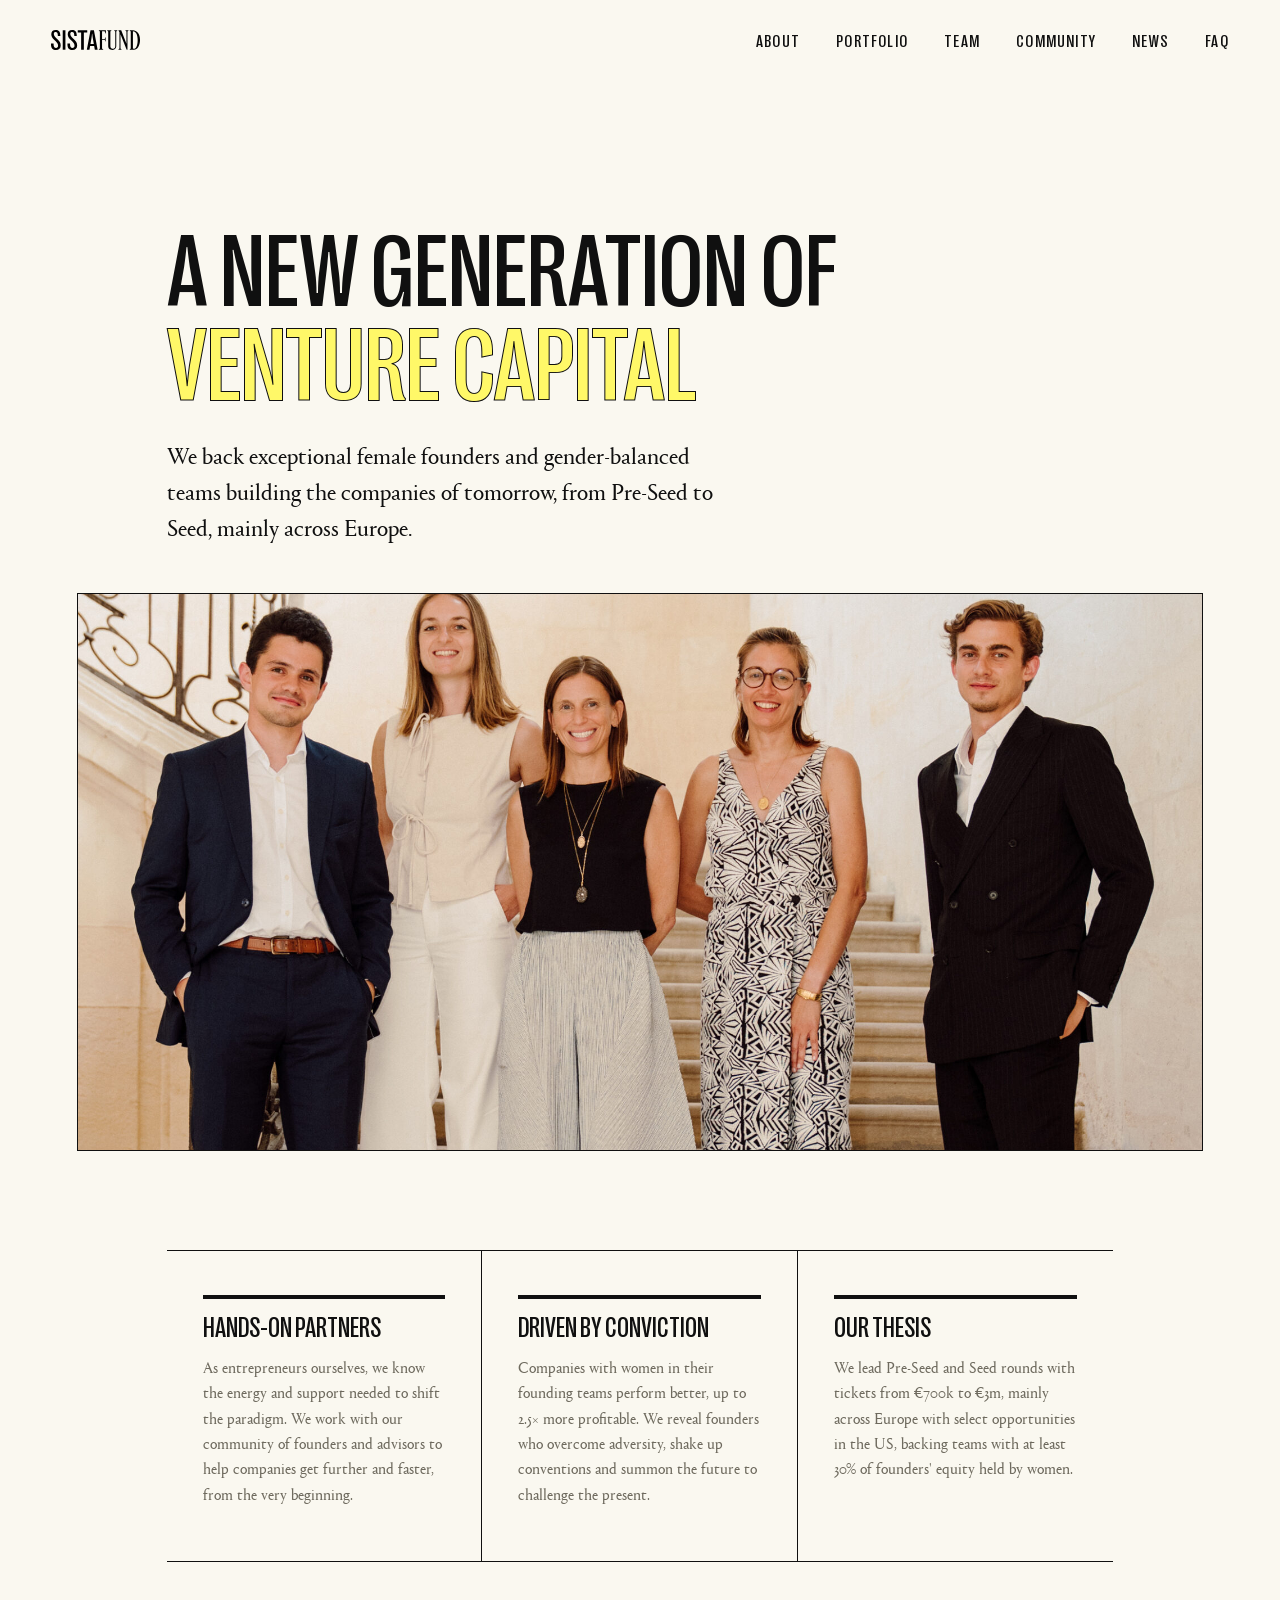
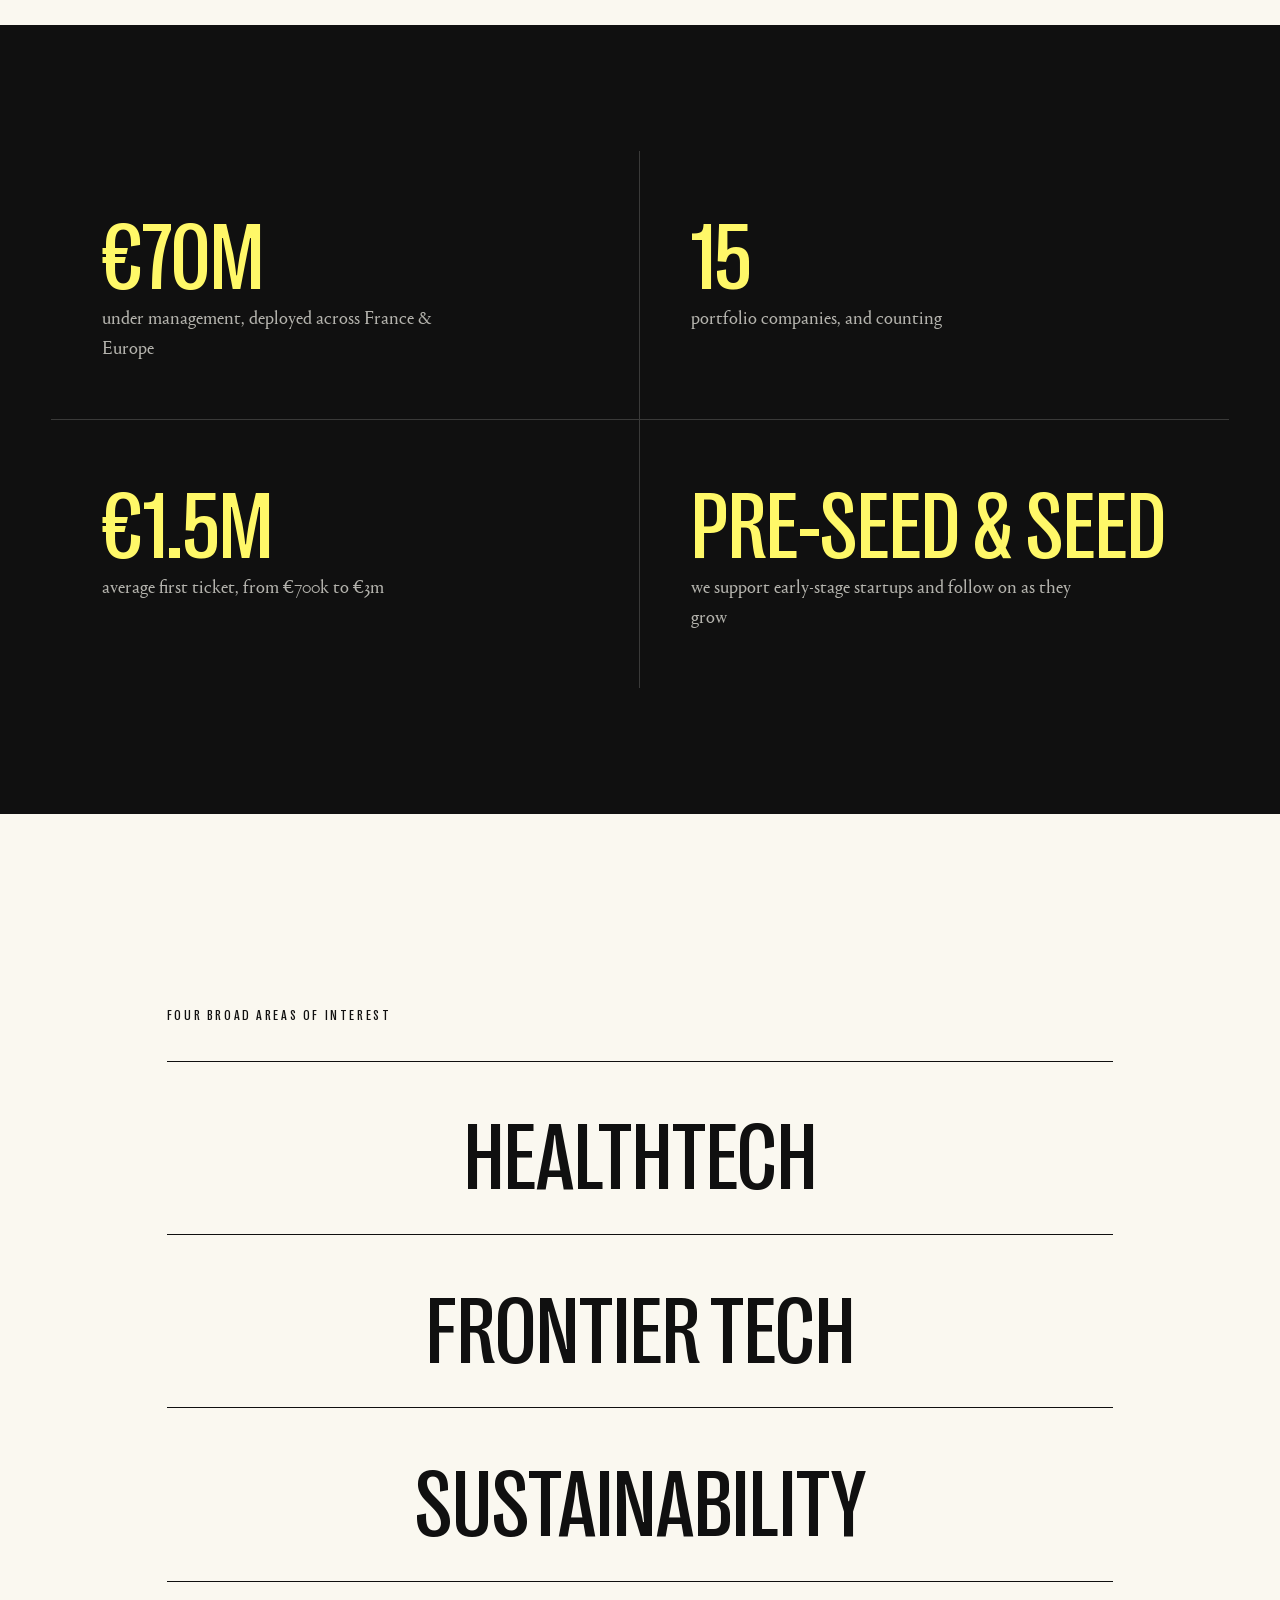
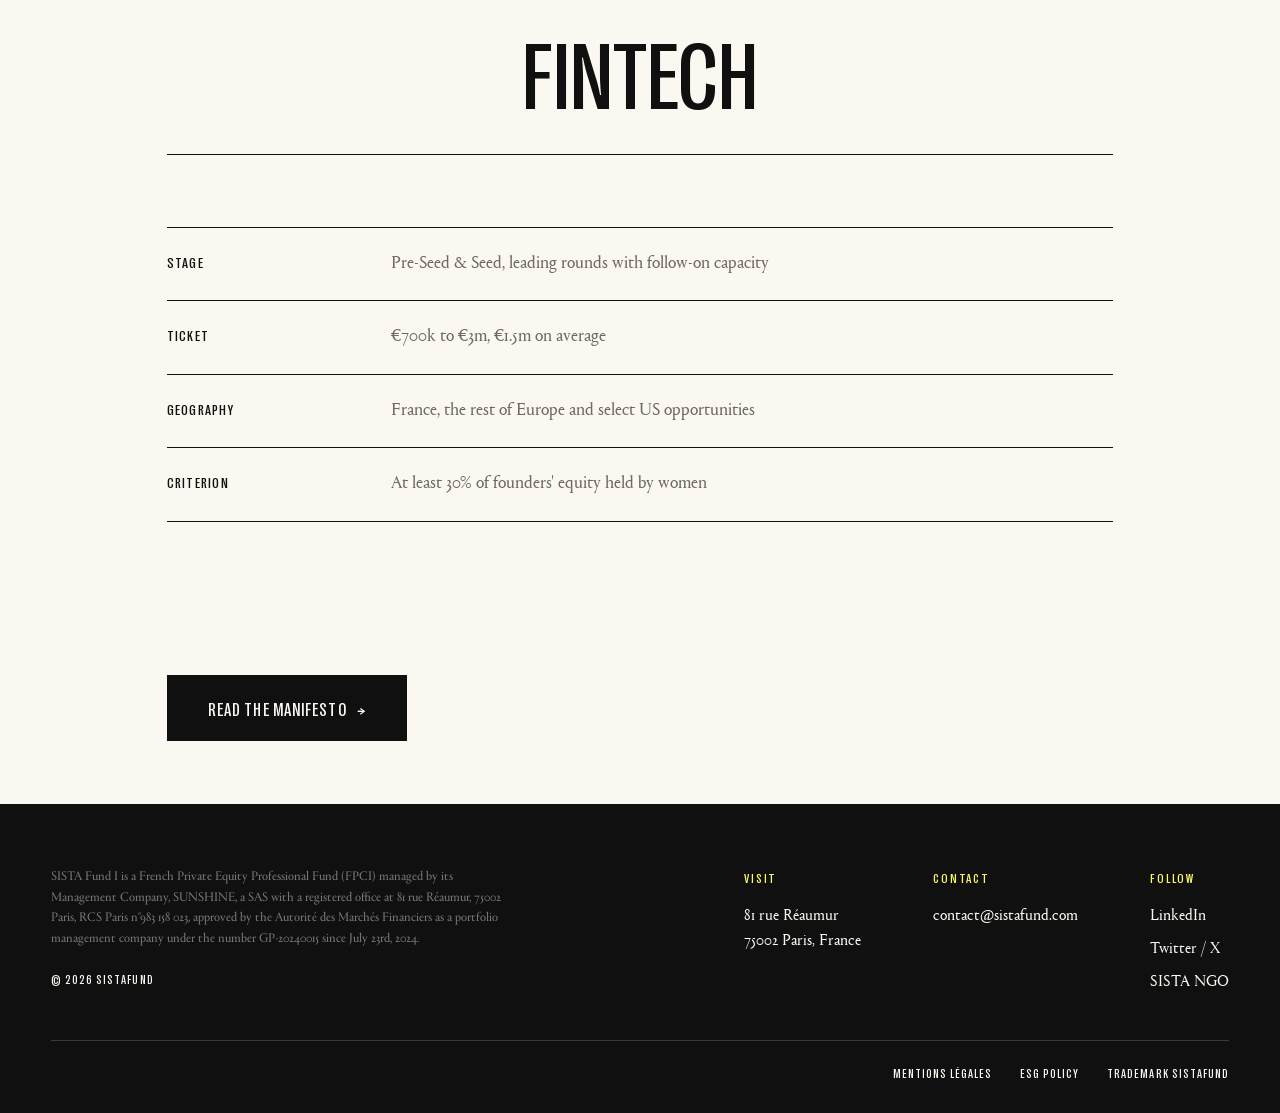
==== commit 403b8aec: "Fixes: drop intro tagline; repair About/Manifesto (stats & sectors were invisible off-home); Stealth" ====
--- a/about.html
+++ b/about.html
@@ -6,9 +6,9 @@
 <title>SISTAFUND | About</title>
 <meta name="description" content="SISTAFUND is a new generation venture capital fund backing exceptional female founders and gender-balanced teams across Europe, from Pre-Seed to Seed.">
 <link rel="icon" href="data:image/svg+xml,<svg xmlns='http://www.w3.org/2000/svg' viewBox='0 0 100 100'><rect width='100' height='100' fill='%23FFF868'/><text x='50' y='76' font-size='72' font-family='Georgia,serif' text-anchor='middle' fill='%23101010'>S</text></svg>">
-<link rel="stylesheet" href="style.css?v=19">
+<link rel="stylesheet" href="style.css?v=21">
 </head>
-<body class="loaded nav-ready">
+<body class="loaded nav-ready doc-page">
 
 <!-- ======== NAV ======== -->
 <header class="nav" id="nav">
--- a/style.css
+++ b/style.css
@@ -417,6 +417,9 @@
   transition: transform .28s var(--ease);
 }
 .member:hover .member-photo img { --sc: 1.05; }
+/* per-portrait framing tweaks (also applied in the home carousel) */
+.member-photo img[src*="marie"], .team-slide img[src*="marie"] { object-position: center 30%; }
+.member-photo img[src*="arthur"], .team-slide img[src*="arthur"] { object-position: center 28%; }
 .member-bio {
   position: absolute; inset: 0;
   background: rgba(16, 16, 16, .9); color: var(--paper);
@@ -850,6 +853,9 @@
 .page-hero-sub--wide { max-width: none; }
 
 /* ============ Doc pages (about.html, manifesto.html) ============ */
+/* these pages have no scroll-reveal engine: show gated home components by default */
+.doc-page .stat-cell { opacity: 1; transform: none; }
+.doc-page .sector > span { transform: none; }
 .doc-hero { max-width: 1100px; margin: 0 auto; padding: 24vh 6vw 5vh; }
 .doc-title {
   font-family: var(--display); text-transform: uppercase;
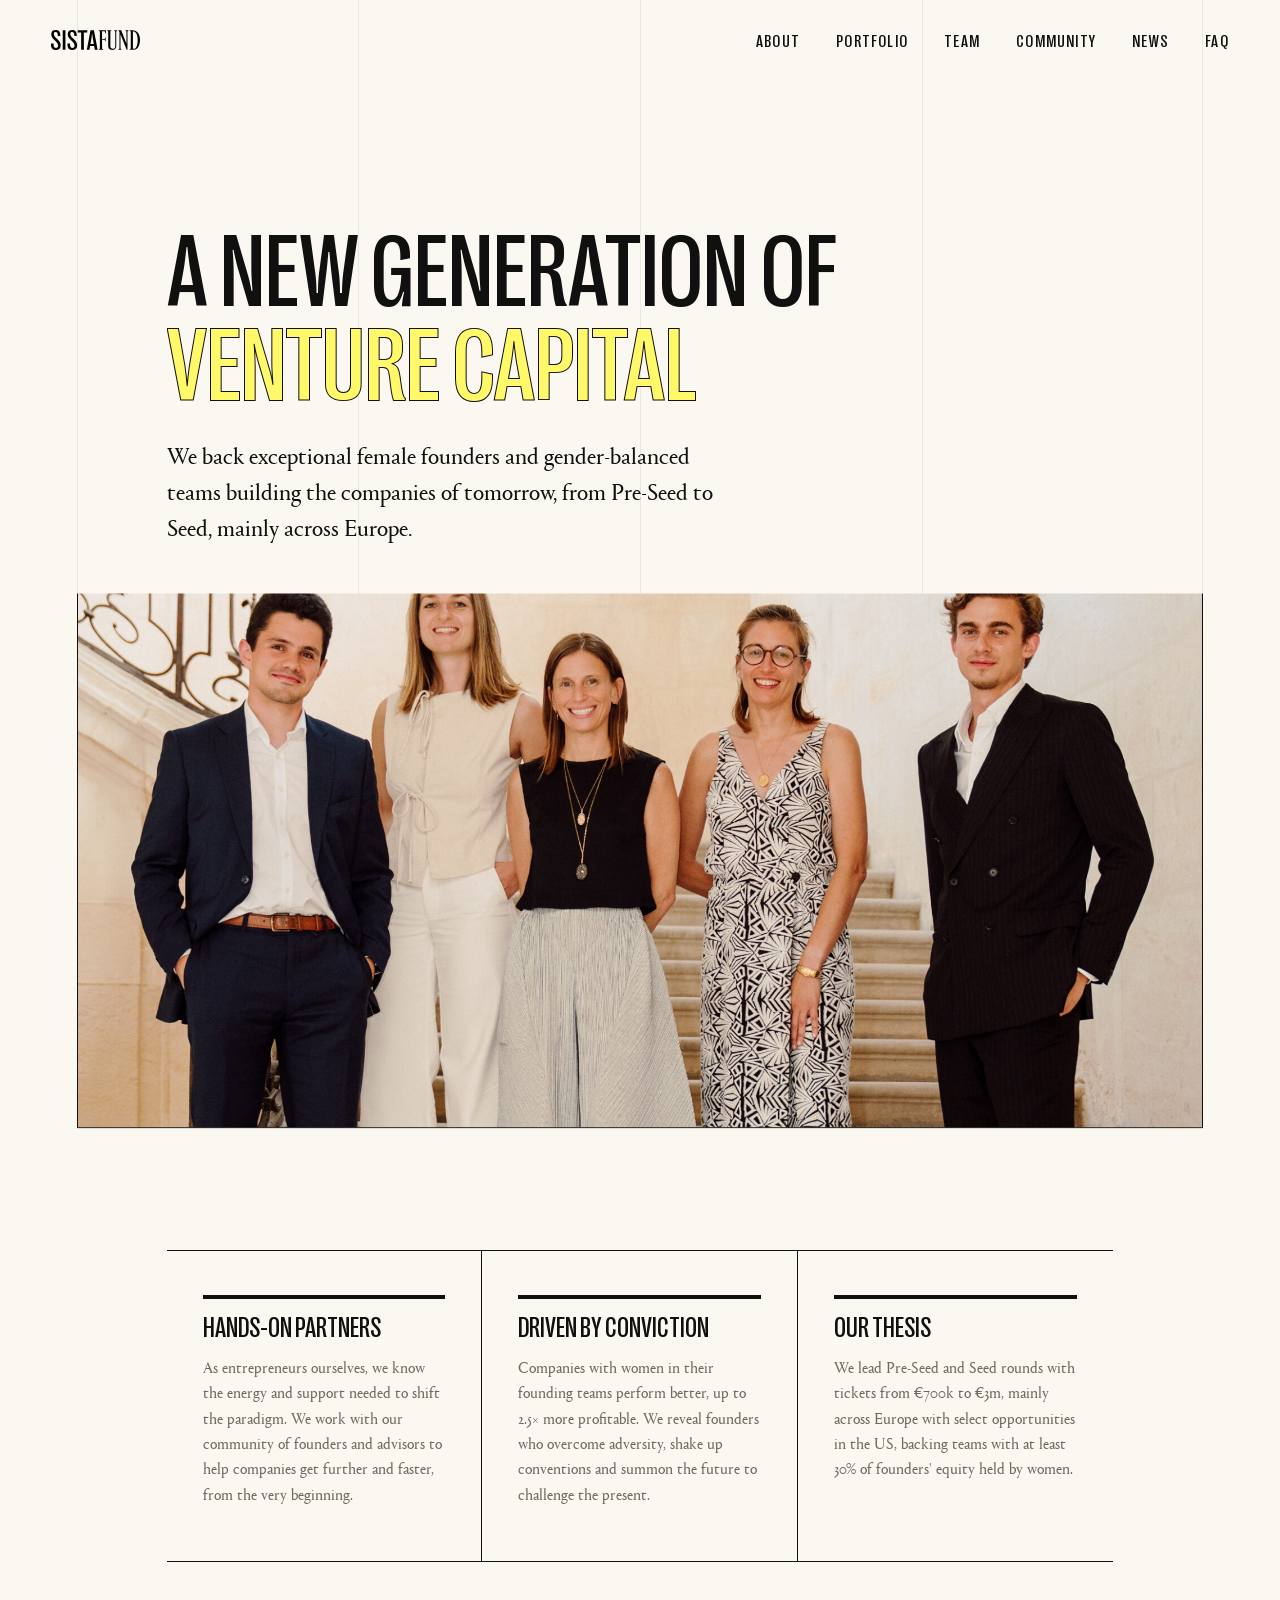
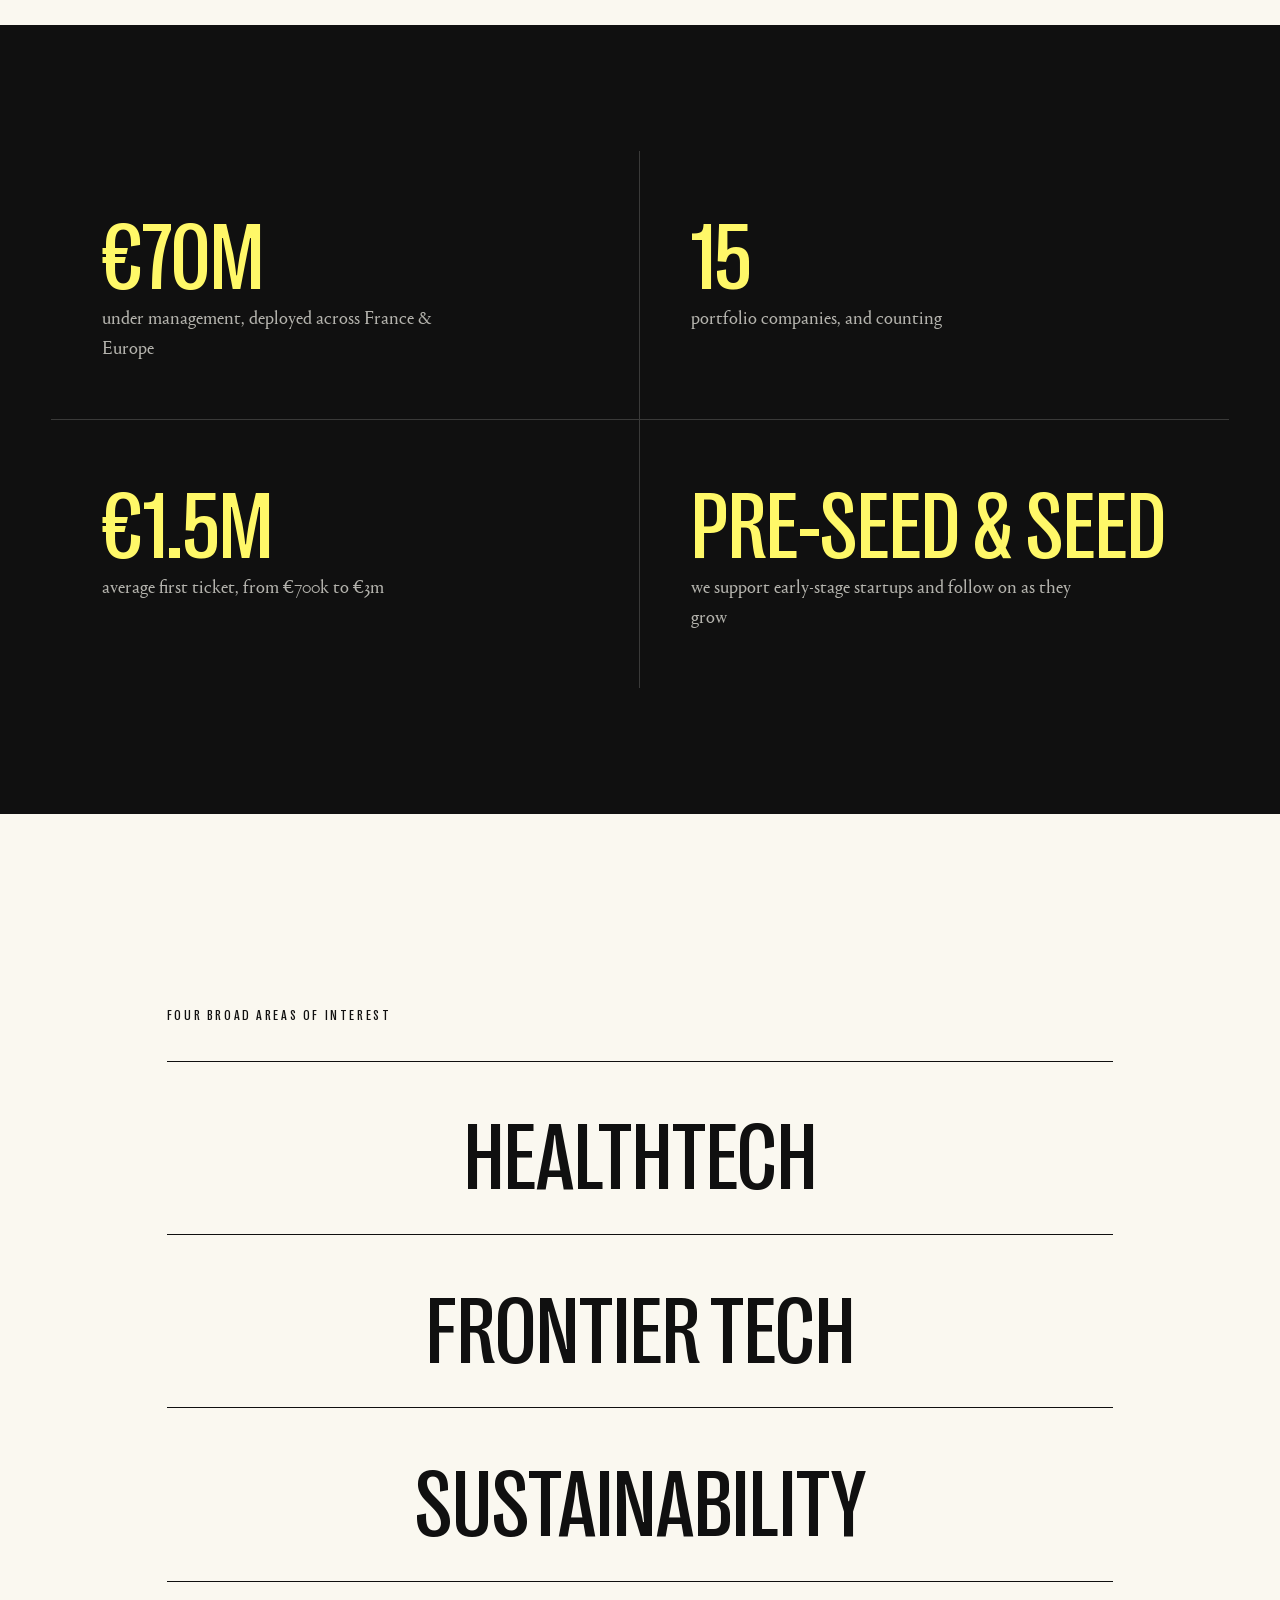
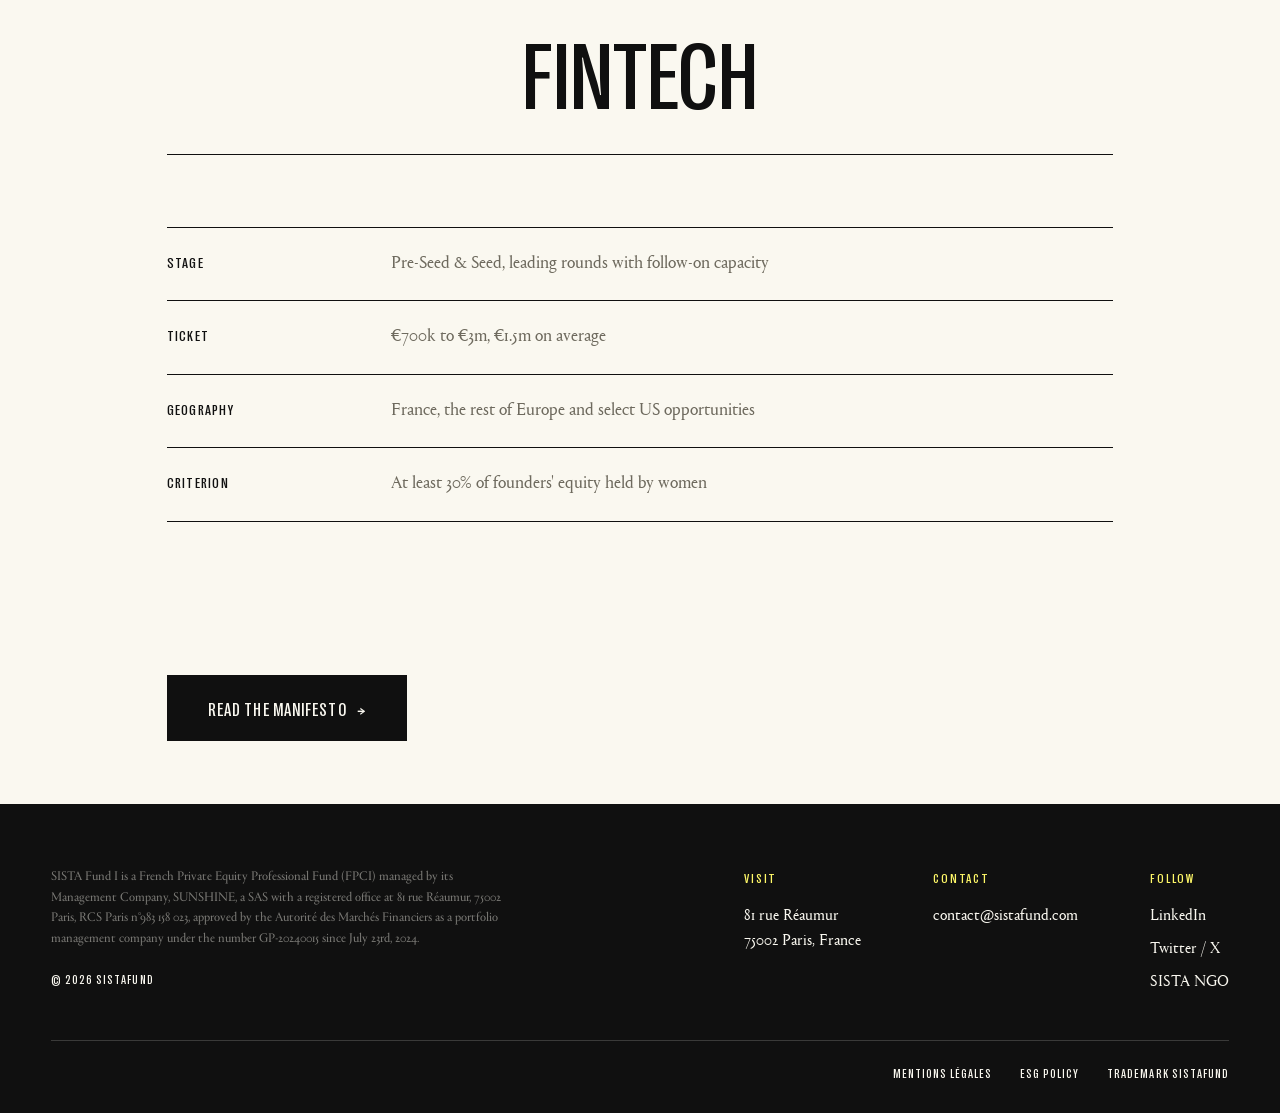
==== commit 74a8c933: "Dedicated pages: curaclimate-style scroll choreography (masked titles, image reveals with easing zoo" ====
--- a/about.html
+++ b/about.html
@@ -6,9 +6,11 @@
 <title>SISTAFUND | About</title>
 <meta name="description" content="SISTAFUND is a new generation venture capital fund backing exceptional female founders and gender-balanced teams across Europe, from Pre-Seed to Seed.">
 <link rel="icon" href="data:image/svg+xml,<svg xmlns='http://www.w3.org/2000/svg' viewBox='0 0 100 100'><rect width='100' height='100' fill='%23FFF868'/><text x='50' y='76' font-size='72' font-family='Georgia,serif' text-anchor='middle' fill='%23101010'>S</text></svg>">
-<link rel="stylesheet" href="style.css?v=21">
+<link rel="stylesheet" href="style.css?v=25">
 </head>
 <body class="loaded nav-ready doc-page">
+
+<div class="col-guides" aria-hidden="true"><span></span><span></span><span></span><span></span></div>
 
 <!-- ======== NAV ======== -->
 <header class="nav" id="nav">
@@ -35,67 +37,67 @@
 
 <main class="page">
   <header class="doc-hero">
-    <h1 class="doc-title">A new generation of <span class="yw">venture capital</span></h1>
-    <p class="doc-lead">We back exceptional female founders and gender-balanced teams building the companies of tomorrow, from Pre-Seed to Seed, mainly across Europe.</p>
+    <h1 class="doc-title" data-reveal="mask">A new generation of <span class="yw">venture capital</span></h1>
+    <p class="doc-lead" data-reveal>We back exceptional female founders and gender-balanced teams building the companies of tomorrow, from Pre-Seed to Seed, mainly across Europe.</p>
   </header>
 
-  <figure class="doc-photo">
+  <figure class="doc-photo" data-reveal="image" data-parallax>
     <img src="img/hero.jpg" alt="The SISTAFUND community gathered in Paris">
   </figure>
 
   <section class="doc-body">
-    <div class="about-grid">
-      <div class="about-col">
+    <div class="about-grid" data-stagger>
+      <div class="about-col" data-reveal>
         <h3 class="about-col-title">Hands-on partners</h3>
         <p>As entrepreneurs ourselves, we know the energy and support needed to shift the paradigm. We work with our community of founders and advisors to help companies get further and faster, from the very beginning.</p>
       </div>
-      <div class="about-col">
+      <div class="about-col" data-reveal>
         <h3 class="about-col-title">Driven by conviction</h3>
         <p>Companies with women in their founding teams perform better, up to 2.5× more profitable. We reveal founders who overcome adversity, shake up conventions and summon the future to challenge the present.</p>
       </div>
-      <div class="about-col">
+      <div class="about-col" data-reveal>
         <h3 class="about-col-title">Our thesis</h3>
         <p>We lead Pre-Seed and Seed rounds with tickets from €700k to €3m, mainly across Europe with select opportunities in the US, backing teams with at least 30% of founders' equity held by women.</p>
       </div>
     </div>
   </section>
 
-  <section class="stats">
-    <div class="stat-cell">
+  <section class="stats" data-stagger>
+    <div class="stat-cell" data-reveal>
       <span class="stat-num">€70m</span>
       <span class="stat-label">under management, deployed across France &amp; Europe</span>
     </div>
-    <div class="stat-cell">
+    <div class="stat-cell" data-reveal>
       <span class="stat-num">15</span>
       <span class="stat-label">portfolio companies, and counting</span>
     </div>
-    <div class="stat-cell">
+    <div class="stat-cell" data-reveal>
       <span class="stat-num">€1.5m</span>
       <span class="stat-label">average first ticket, from €700k to €3m</span>
     </div>
-    <div class="stat-cell">
+    <div class="stat-cell" data-reveal>
       <span class="stat-num">Pre-Seed &amp; Seed</span>
       <span class="stat-label">we support early-stage startups and follow on as they grow</span>
     </div>
   </section>
 
   <section class="doc-body">
-    <div class="sectors">
+    <div class="sectors" data-stagger>
       <p class="sectors-kicker">Four broad areas of interest</p>
-      <div class="sector"><span>HealthTech</span></div>
-      <div class="sector"><span>Frontier Tech</span></div>
-      <div class="sector"><span>Sustainability</span></div>
-      <div class="sector"><span>Fintech</span></div>
+      <div class="sector" data-reveal><span>HealthTech</span></div>
+      <div class="sector" data-reveal><span>Frontier Tech</span></div>
+      <div class="sector" data-reveal><span>Sustainability</span></div>
+      <div class="sector" data-reveal><span>Fintech</span></div>
     </div>
 
-    <div class="doc-facts">
-      <div class="doc-fact"><span class="doc-fact-k">Stage</span><span class="doc-fact-v">Pre-Seed &amp; Seed, leading rounds with follow-on capacity</span></div>
-      <div class="doc-fact"><span class="doc-fact-k">Ticket</span><span class="doc-fact-v">€700k to €3m, €1.5m on average</span></div>
-      <div class="doc-fact"><span class="doc-fact-k">Geography</span><span class="doc-fact-v">France, the rest of Europe and select US opportunities</span></div>
-      <div class="doc-fact"><span class="doc-fact-k">Criterion</span><span class="doc-fact-v">At least 30% of founders' equity held by women</span></div>
+    <div class="doc-facts" data-stagger>
+      <div class="doc-fact" data-reveal><span class="doc-fact-k">Stage</span><span class="doc-fact-v">Pre-Seed &amp; Seed, leading rounds with follow-on capacity</span></div>
+      <div class="doc-fact" data-reveal><span class="doc-fact-k">Ticket</span><span class="doc-fact-v">€700k to €3m, €1.5m on average</span></div>
+      <div class="doc-fact" data-reveal><span class="doc-fact-k">Geography</span><span class="doc-fact-v">France, the rest of Europe and select US opportunities</span></div>
+      <div class="doc-fact" data-reveal><span class="doc-fact-k">Criterion</span><span class="doc-fact-v">At least 30% of founders' equity held by women</span></div>
     </div>
 
-    <div class="doc-cta">
+    <div class="doc-cta" data-reveal>
       <a class="btn btn-big" href="manifesto.html">Read the manifesto <span class="btn-arrow">→</span></a>
     </div>
   </section>
@@ -137,6 +139,7 @@
   burger.addEventListener('click', () => { burger.classList.toggle('open'); mm.classList.toggle('open'); });
   mm.querySelectorAll('a').forEach(a => a.addEventListener('click', () => { burger.classList.remove('open'); mm.classList.remove('open'); }));
 </script>
+<script src="reveal.js?v=1"></script>
 
 </body>
 </html>
--- a/style.css
+++ b/style.css
@@ -165,10 +165,24 @@
   background: var(--yellow);
   height: 100vh; overflow: hidden;
 }
+/* living background: soft blurred streaks drift horizontally, blackwood-style, in brand tones */
+.hero-flow { position: absolute; inset: 0; z-index: 0; overflow: hidden; pointer-events: none; }
+.hero-flow i {
+  position: absolute; left: 0; width: 200%;
+  background-size: 50% 100%;
+  filter: blur(55px); will-change: transform;
+}
+.hero-flow i:nth-child(1) { top: 4%;  height: 26vh; opacity: .85; background: linear-gradient(90deg, #FFF868, #fff7b4, #ffe64a, #FFF868); animation: heroFlow 17s linear infinite; }
+.hero-flow i:nth-child(2) { top: 26%; height: 20vh; opacity: .16; background: linear-gradient(90deg, #FFF868, #101010, #FFF868, #101010); animation: heroFlow 29s linear infinite reverse; }
+.hero-flow i:nth-child(3) { top: 46%; height: 30vh; opacity: .8;  background: linear-gradient(90deg, #ffe64a, #FAF8F0, #fff7b4, #ffe64a); animation: heroFlow 21s linear infinite; }
+.hero-flow i:nth-child(4) { top: 68%; height: 22vh; opacity: .5;  background: linear-gradient(90deg, #FAF8F0, #FFF868, #FAF8F0, #FFF868); animation: heroFlow 25s linear infinite reverse; }
+.hero-flow i:nth-child(5) { top: 84%; height: 24vh; opacity: .7;  background: linear-gradient(90deg, #FFF868, #ffe64a, #fff7b4, #FFF868); animation: heroFlow 19s linear infinite; }
+@keyframes heroFlow { from { transform: translateX(0); } to { transform: translateX(-50%); } }
+@media (prefers-reduced-motion: reduce) { .hero-flow i { animation: none; } }
 
 /* full-screen statements — scroll decrypts each one, left-aligned like a terminal poster */
 .hero-stack {
-  position: absolute; inset: 0;
+  position: absolute; inset: 0; z-index: 2;
   display: grid; align-items: center; justify-items: start;
   padding: 0 4vw;
 }
@@ -836,13 +850,16 @@
   transition: transform .3s var(--ease), border-color .3s, background .3s;
 }
 .news-tile:hover { transform: translateY(-6px); border-color: var(--yellow); background: rgba(250, 248, 240, .04); }
-.nt-logo {
-  height: 128px; background: #fff; flex-shrink: 0;
-  border-bottom: 1.5px solid rgba(250, 248, 240, .25);
-  display: flex; align-items: center; justify-content: center; padding: 22px;
-}
-.nt-logo img { max-height: 54px; max-width: 68%; object-fit: contain; }
-.nt-logo--brand img { max-height: 24px; }
+.nt-photo {
+  aspect-ratio: 16 / 10; overflow: hidden; flex-shrink: 0;
+  border-bottom: 1.5px solid rgba(250, 248, 240, .25); background: #14140f;
+}
+.nt-photo img {
+  width: 100%; height: 100%; object-fit: cover; object-position: center 35%;
+  filter: grayscale(1) contrast(1.02);
+  transition: transform .6s var(--ease), filter .6s var(--ease);
+}
+.news-tile:hover .nt-photo img { transform: scale(1.05); filter: grayscale(0); }
 .nt-body { display: flex; flex-direction: column; gap: 14px; padding: 22px; flex: 1; }
 .nt-top { display: flex; justify-content: space-between; align-items: baseline; gap: 12px; }
 .nt-source { font-family: var(--display); text-transform: uppercase; font-size: .78rem; letter-spacing: .1em; color: var(--yellow); }
@@ -852,6 +869,42 @@
 .news-tile:hover .nt-more { color: var(--yellow); }
 .page-hero-sub--wide { max-width: none; }
 
+/* ============ Scroll reveals (dedicated pages) ============ */
+/* Hidden states are armed only once reveal.js runs, so content can never get stuck. */
+html.anim [data-reveal]:not(.shown) {
+  opacity: 0; transform: translateY(28px);
+}
+html.anim [data-reveal] {
+  transition: opacity .9s var(--ease) var(--rd, 0ms), transform .9s var(--ease) var(--rd, 0ms),
+              clip-path 1.1s var(--ease) var(--rd, 0ms);
+}
+/* headline wipe: the type is uncovered from the top down */
+html.anim [data-reveal="mask"]:not(.shown) {
+  opacity: 1; transform: translateY(.12em);
+  clip-path: inset(-.16em 0 100% 0);
+}
+html.anim [data-reveal="mask"] { clip-path: inset(-.16em 0 -.16em 0); }
+/* image reveal: frame opens while the picture eases back from a slight zoom */
+html.anim [data-reveal="image"]:not(.shown) { opacity: 1; transform: none; clip-path: inset(0 0 100% 0); }
+html.anim [data-reveal="image"] { clip-path: inset(0 0 0 0); }
+html.anim [data-reveal="image"] img { transition: transform 1.4s var(--ease) var(--rd, 0ms); }
+html.anim [data-reveal="image"]:not(.shown) img { transform: scale(1.14); }
+/* parallax drift set by reveal.js */
+[data-parallax] { overflow: hidden; }
+[data-parallax] img { transform: translateY(var(--py, 0)); }
+
+/* faint column guides in the background, curaclimate-style */
+.col-guides {
+  position: fixed; inset: 0; z-index: 0; pointer-events: none;
+  display: grid; grid-template-columns: repeat(4, 1fr);
+  max-width: 1400px; margin: 0 auto; padding: 0 6vw;
+}
+.col-guides span { border-left: 1px solid rgba(16, 16, 16, .07); }
+.col-guides span:last-child { border-right: 1px solid rgba(16, 16, 16, .07); }
+body.subpage-dark .col-guides span { border-color: rgba(250, 248, 240, .08); }
+body > main, body > footer { position: relative; z-index: 1; }
+@media (max-width: 720px) { .col-guides { display: none; } }
+
 /* ============ Doc pages (about.html, manifesto.html) ============ */
 /* these pages have no scroll-reveal engine: show gated home components by default */
 .doc-page .stat-cell { opacity: 1; transform: none; }
@@ -864,6 +917,11 @@
 .doc-lead {
   font-family: var(--serif); font-size: 1.5rem; line-height: 1.5;
   max-width: 48ch; margin-top: 4vh; color: var(--ink);
+}
+/* at body size a yellow outline is unreadable: mark the words instead */
+.doc-lead .yw, .m-stmt p .yw {
+  color: var(--ink); background: var(--yellow);
+  -webkit-text-stroke: 0; padding: 0 .14em;
 }
 .doc-photo { max-width: 1400px; margin: 0 auto 4vh; padding: 0 6vw; }
 .doc-photo img { width: 100%; height: 62vh; object-fit: cover; object-position: center 42%; border: 1.5px solid var(--ink); }
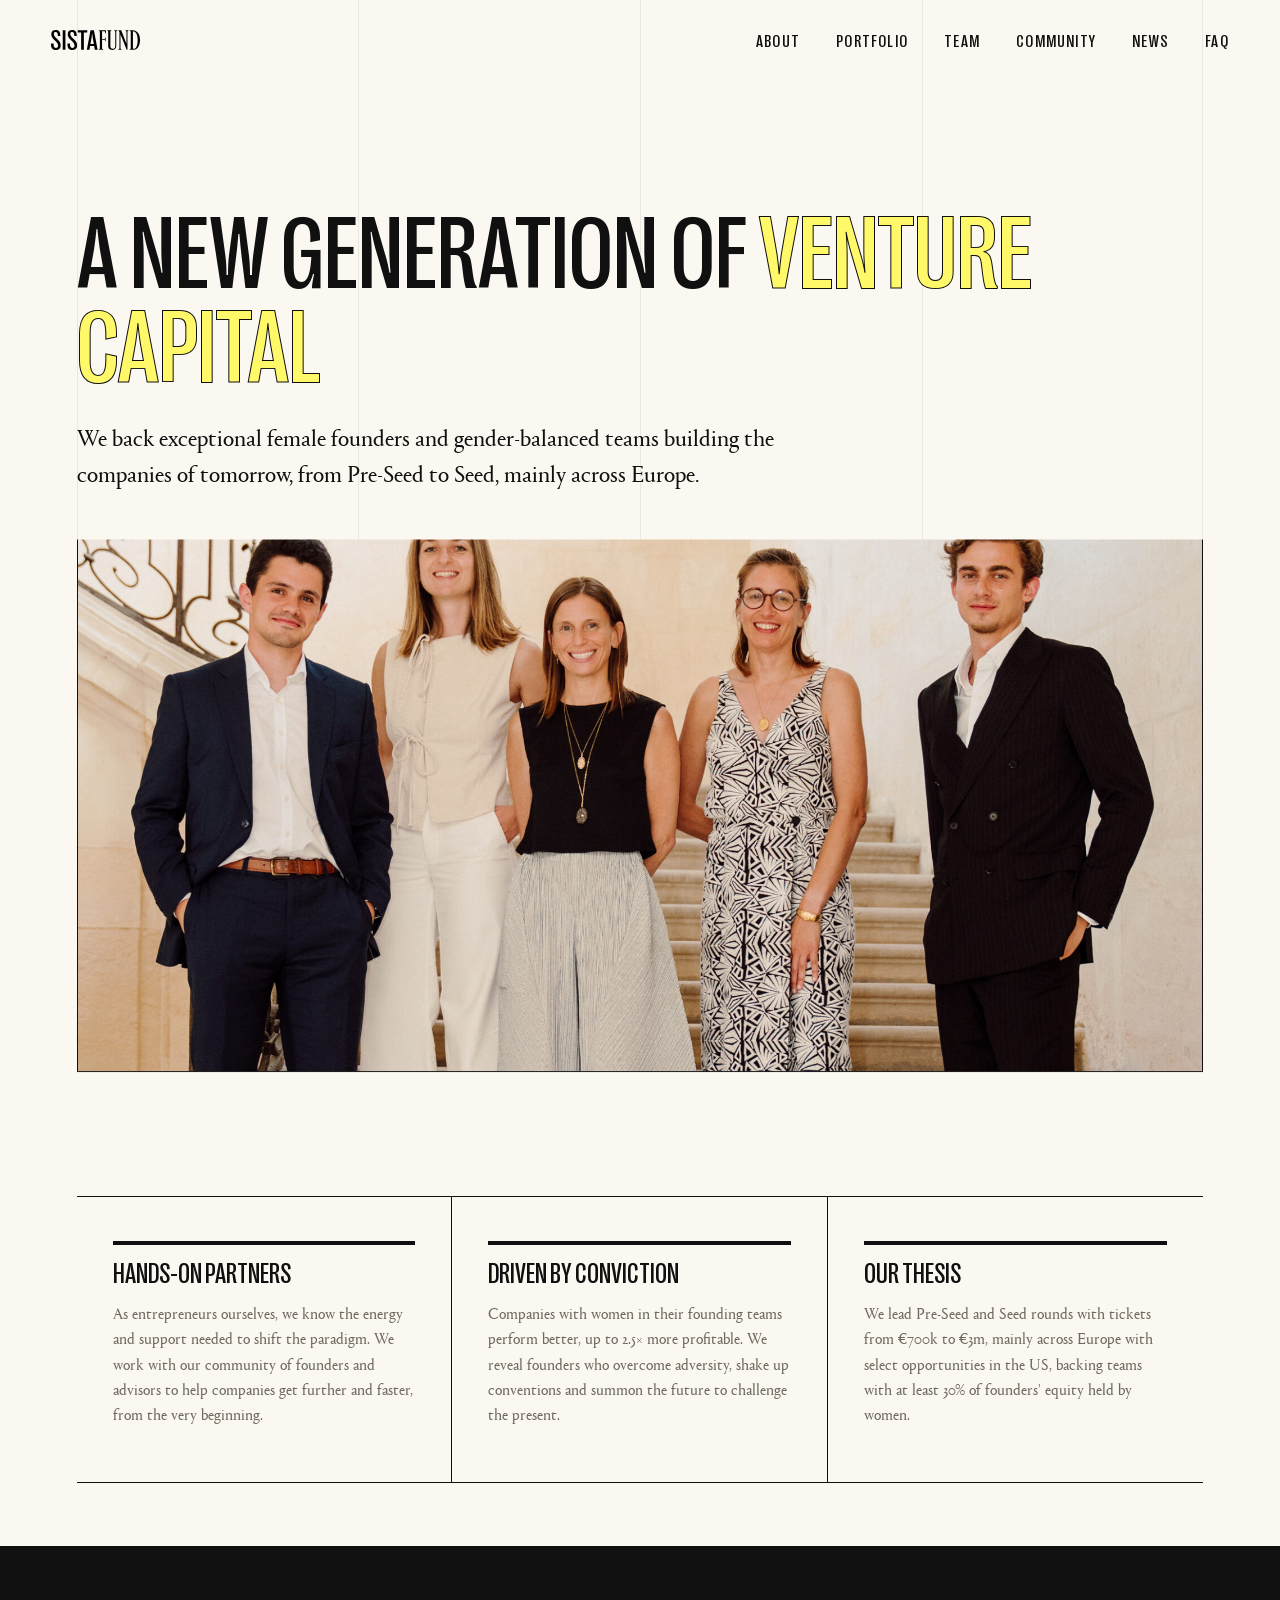
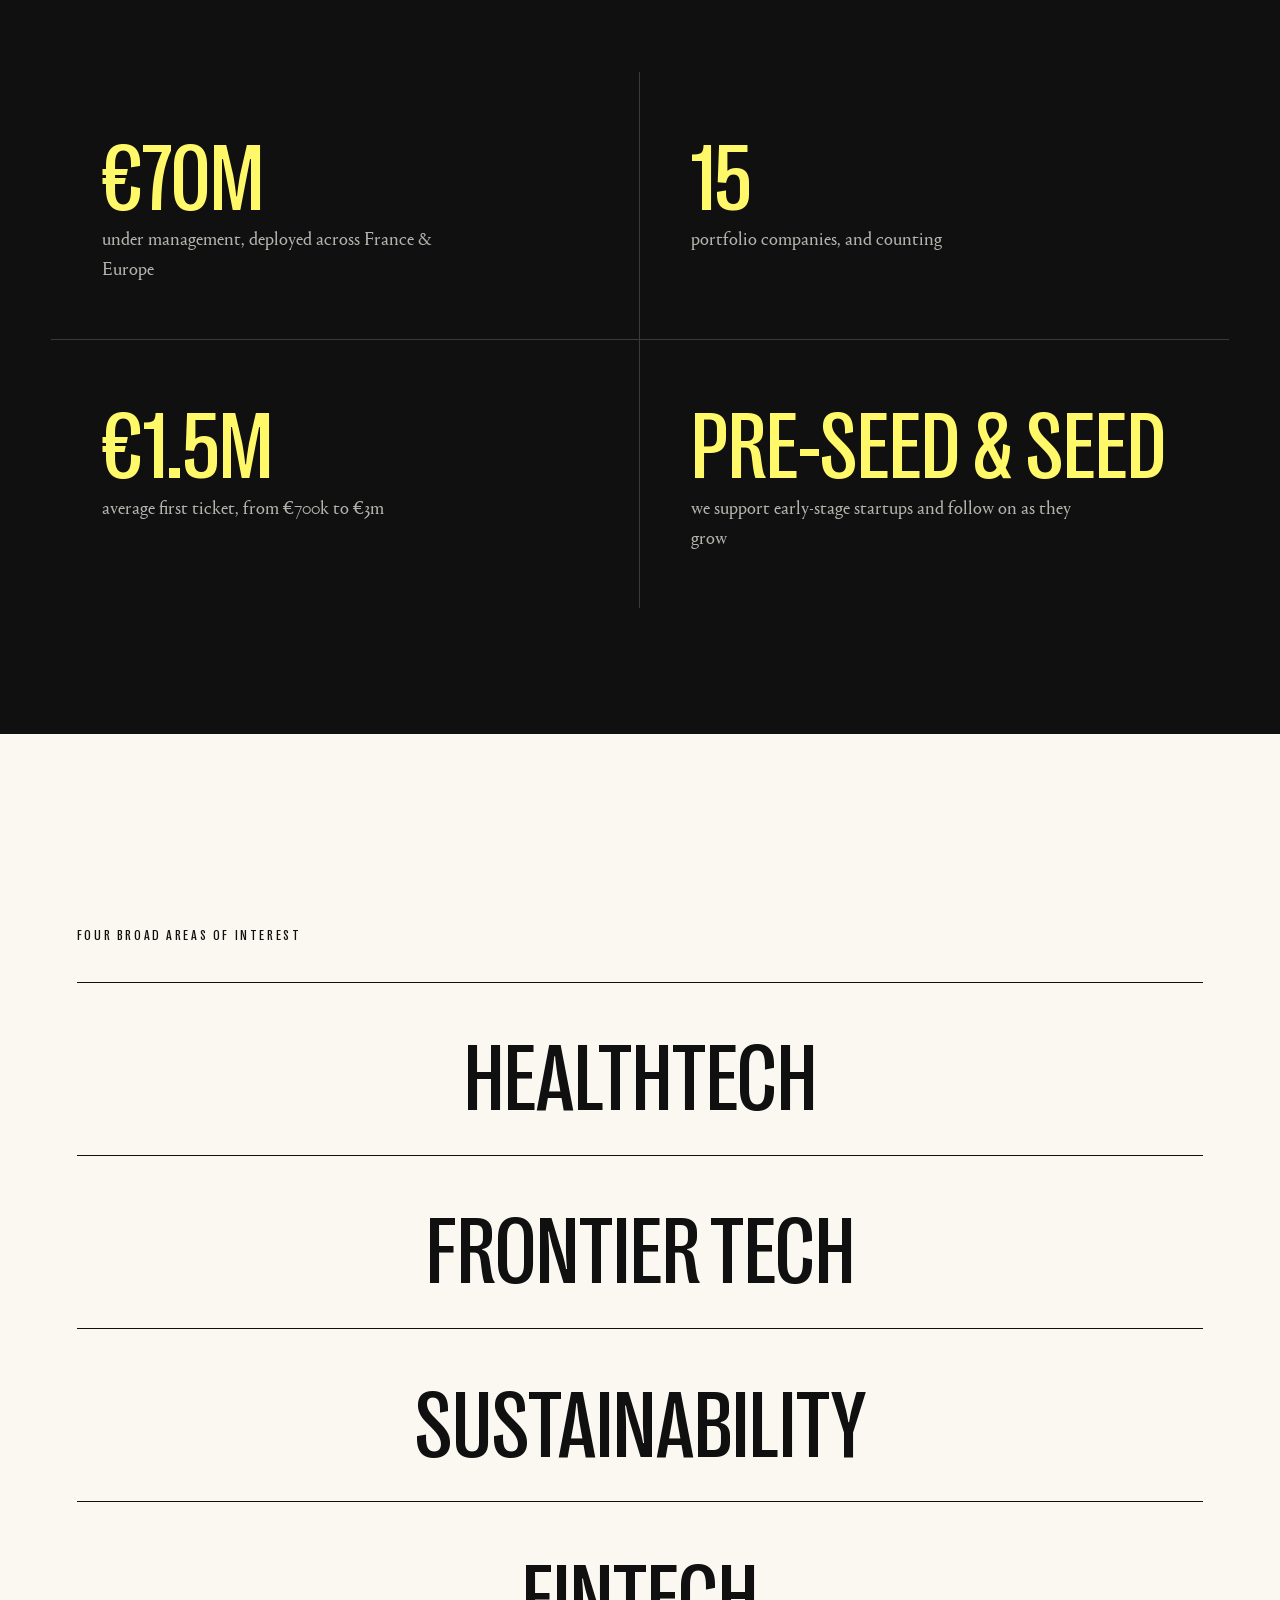
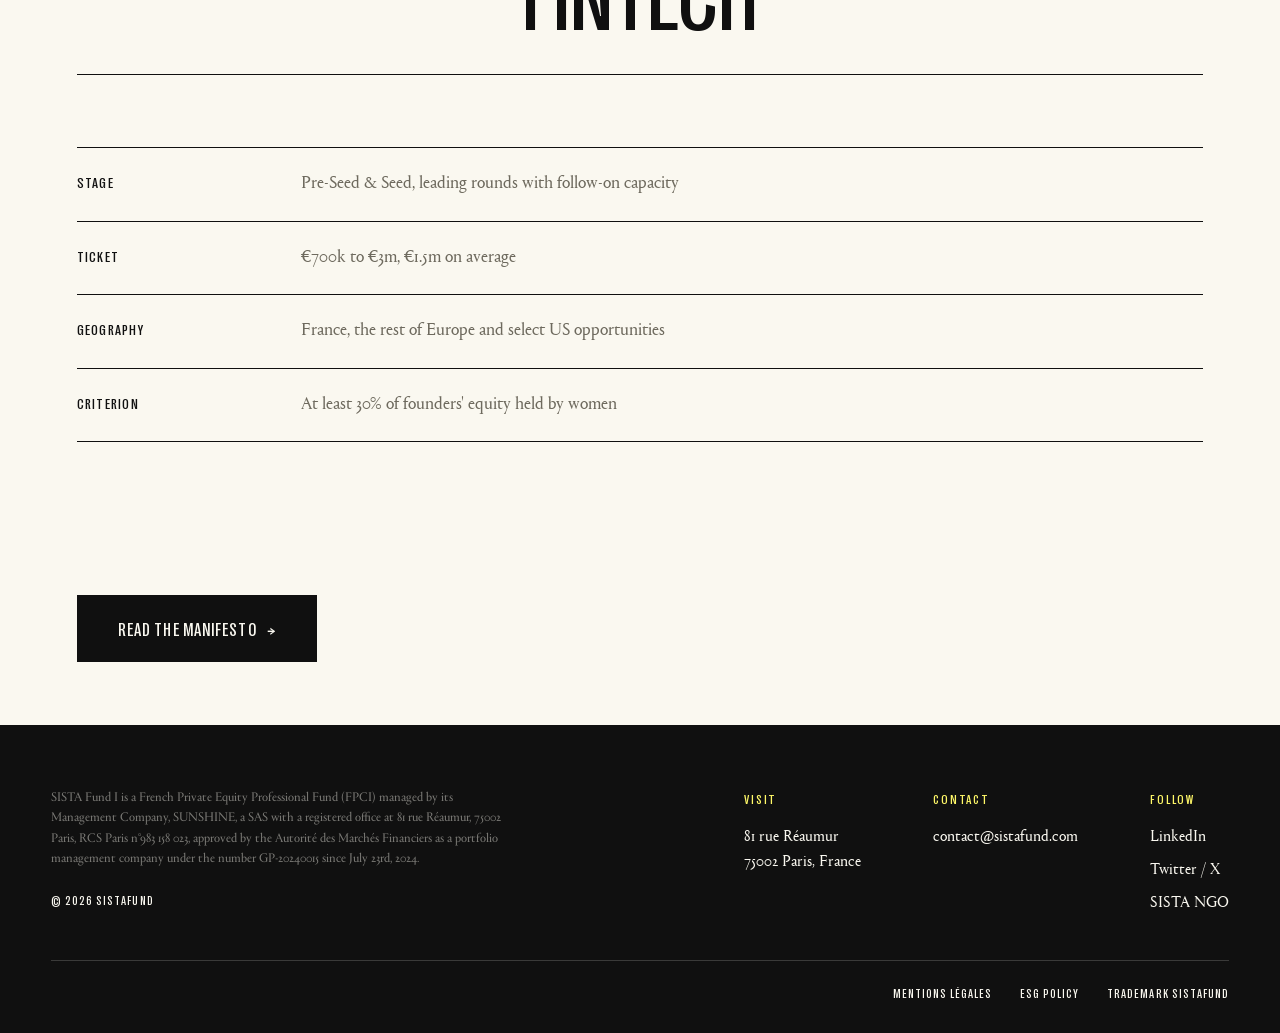
==== commit edc46a20: "Unify page width: About, Manifesto and Team now share the 1400px/6vw grid used by Portfolio, Communi" ====
--- a/about.html
+++ b/about.html
@@ -6,7 +6,7 @@
 <title>SISTAFUND | About</title>
 <meta name="description" content="SISTAFUND is a new generation venture capital fund backing exceptional female founders and gender-balanced teams across Europe, from Pre-Seed to Seed.">
 <link rel="icon" href="data:image/svg+xml,<svg xmlns='http://www.w3.org/2000/svg' viewBox='0 0 100 100'><rect width='100' height='100' fill='%23FFF868'/><text x='50' y='76' font-size='72' font-family='Georgia,serif' text-anchor='middle' fill='%23101010'>S</text></svg>">
-<link rel="stylesheet" href="style.css?v=25">
+<link rel="stylesheet" href="style.css?v=26">
 </head>
 <body class="loaded nav-ready doc-page">
 
--- a/style.css
+++ b/style.css
@@ -811,7 +811,7 @@
   width: 100%; height: 62vh; object-fit: cover; object-position: center 42%;
   border: 1.5px solid var(--ink);
 }
-.team-page-grid { max-width: 1260px; margin: 0 auto; padding: 0 4vw 16vh; }
+.team-page-grid { max-width: 1400px; margin: 0 auto; padding: 0 6vw 16vh; }
 .team-page-grid--top { padding-top: 22vh; }
 .team-page-grid .team-grid { max-width: none; }
 /* portraits visible by default on the dedicated page (no scroll-reveal gate) */
@@ -909,14 +909,14 @@
 /* these pages have no scroll-reveal engine: show gated home components by default */
 .doc-page .stat-cell { opacity: 1; transform: none; }
 .doc-page .sector > span { transform: none; }
-.doc-hero { max-width: 1100px; margin: 0 auto; padding: 24vh 6vw 5vh; }
+.doc-hero { max-width: 1400px; margin: 0 auto; padding: 22vh 6vw 5vh; }
 .doc-title {
   font-family: var(--display); text-transform: uppercase;
-  font-size: clamp(2.8rem, 8vw, 6.6rem); line-height: .92; max-width: 16ch;
+  font-size: clamp(2.8rem, 8vw, 6.6rem); line-height: .92;
 }
 .doc-lead {
   font-family: var(--serif); font-size: 1.5rem; line-height: 1.5;
-  max-width: 48ch; margin-top: 4vh; color: var(--ink);
+  max-width: 62ch; margin-top: 4vh; color: var(--ink);
 }
 /* at body size a yellow outline is unreadable: mark the words instead */
 .doc-lead .yw, .m-stmt p .yw {
@@ -925,10 +925,10 @@
 }
 .doc-photo { max-width: 1400px; margin: 0 auto 4vh; padding: 0 6vw; }
 .doc-photo img { width: 100%; height: 62vh; object-fit: cover; object-position: center 42%; border: 1.5px solid var(--ink); }
-.doc-body { max-width: 1100px; margin: 0 auto; padding: 7vh 6vw; }
+.doc-body { max-width: 1400px; margin: 0 auto; padding: 7vh 6vw; }
 .doc-cta { margin-top: 7vh; }
 /* manifesto statements */
-.doc-statements { max-width: 1100px; margin: 0 auto; padding: 4vh 6vw 6vh; }
+.doc-statements { max-width: 1400px; margin: 0 auto; padding: 4vh 6vw 6vh; }
 .m-stmt { padding: 6vh 0; border-top: 1.5px solid var(--ink); }
 .m-stmt:first-child { border-top: none; padding-top: 2vh; }
 .m-stmt h2 {
